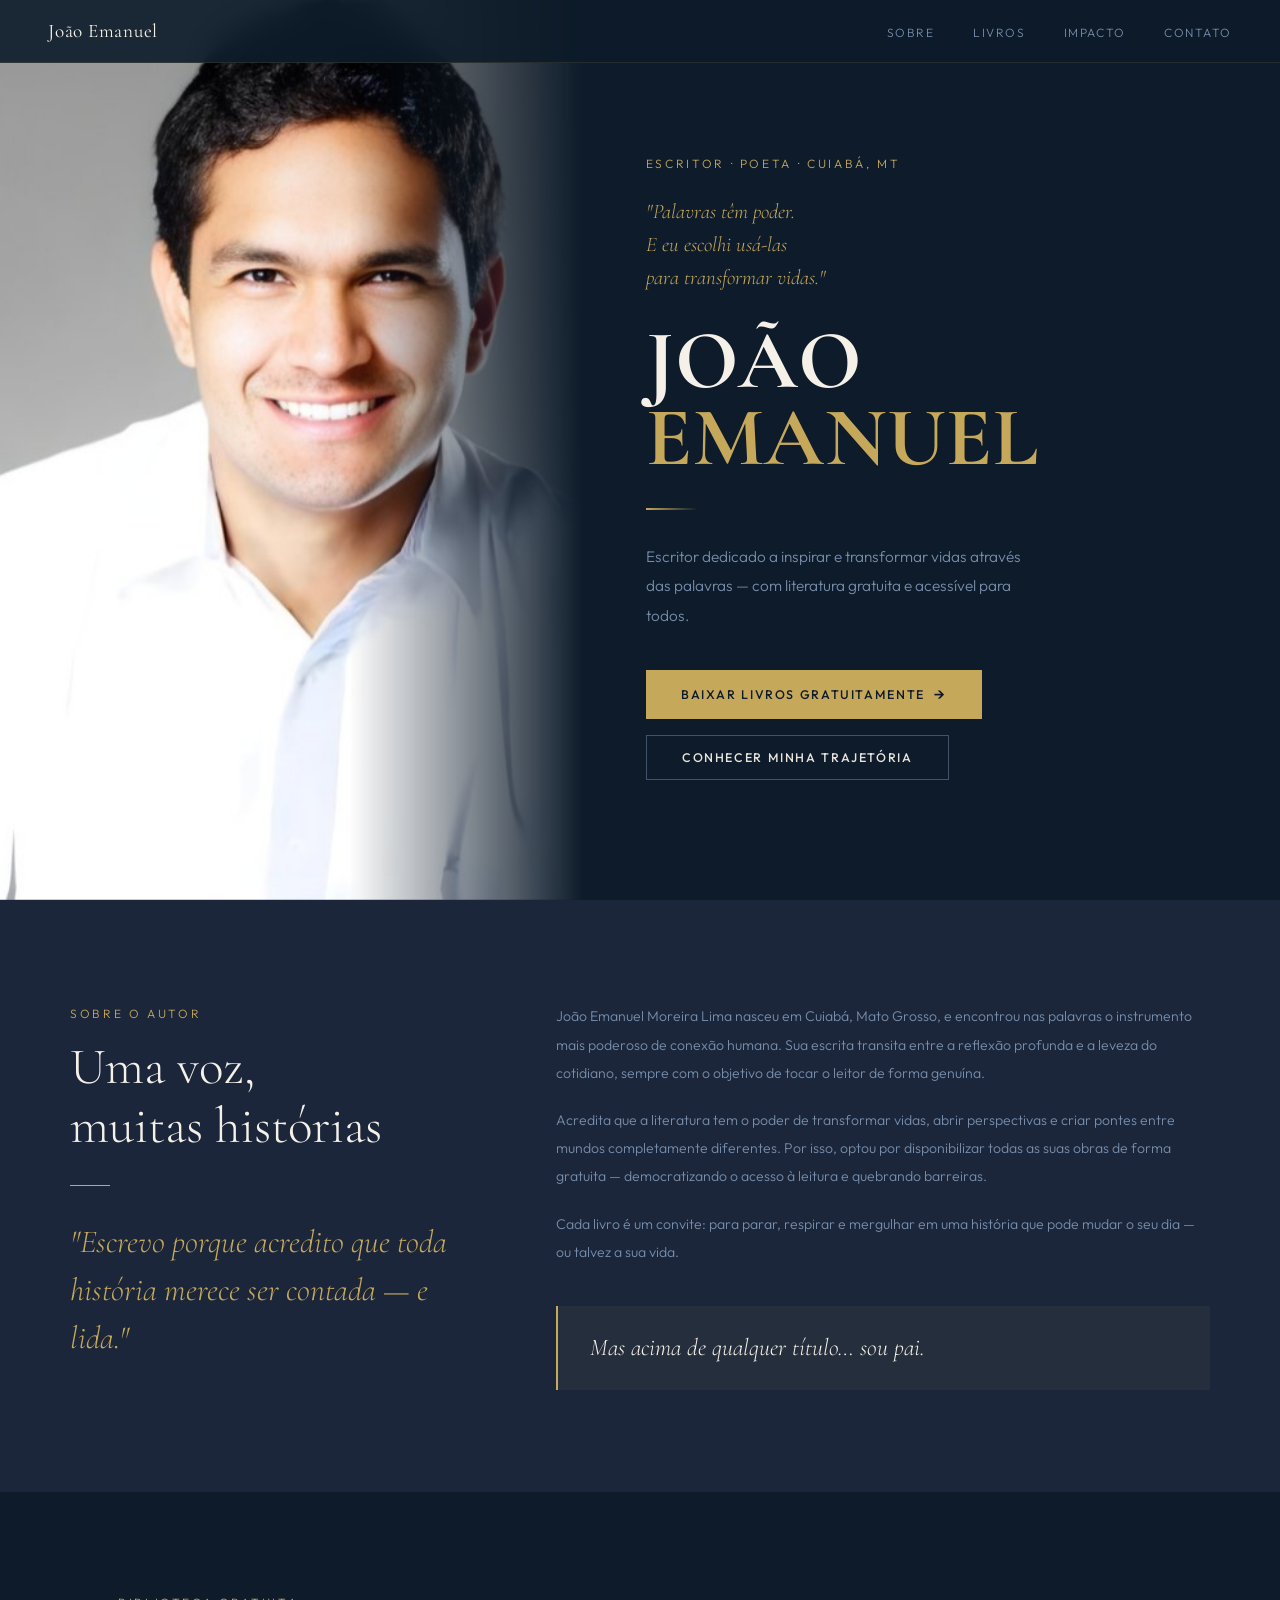
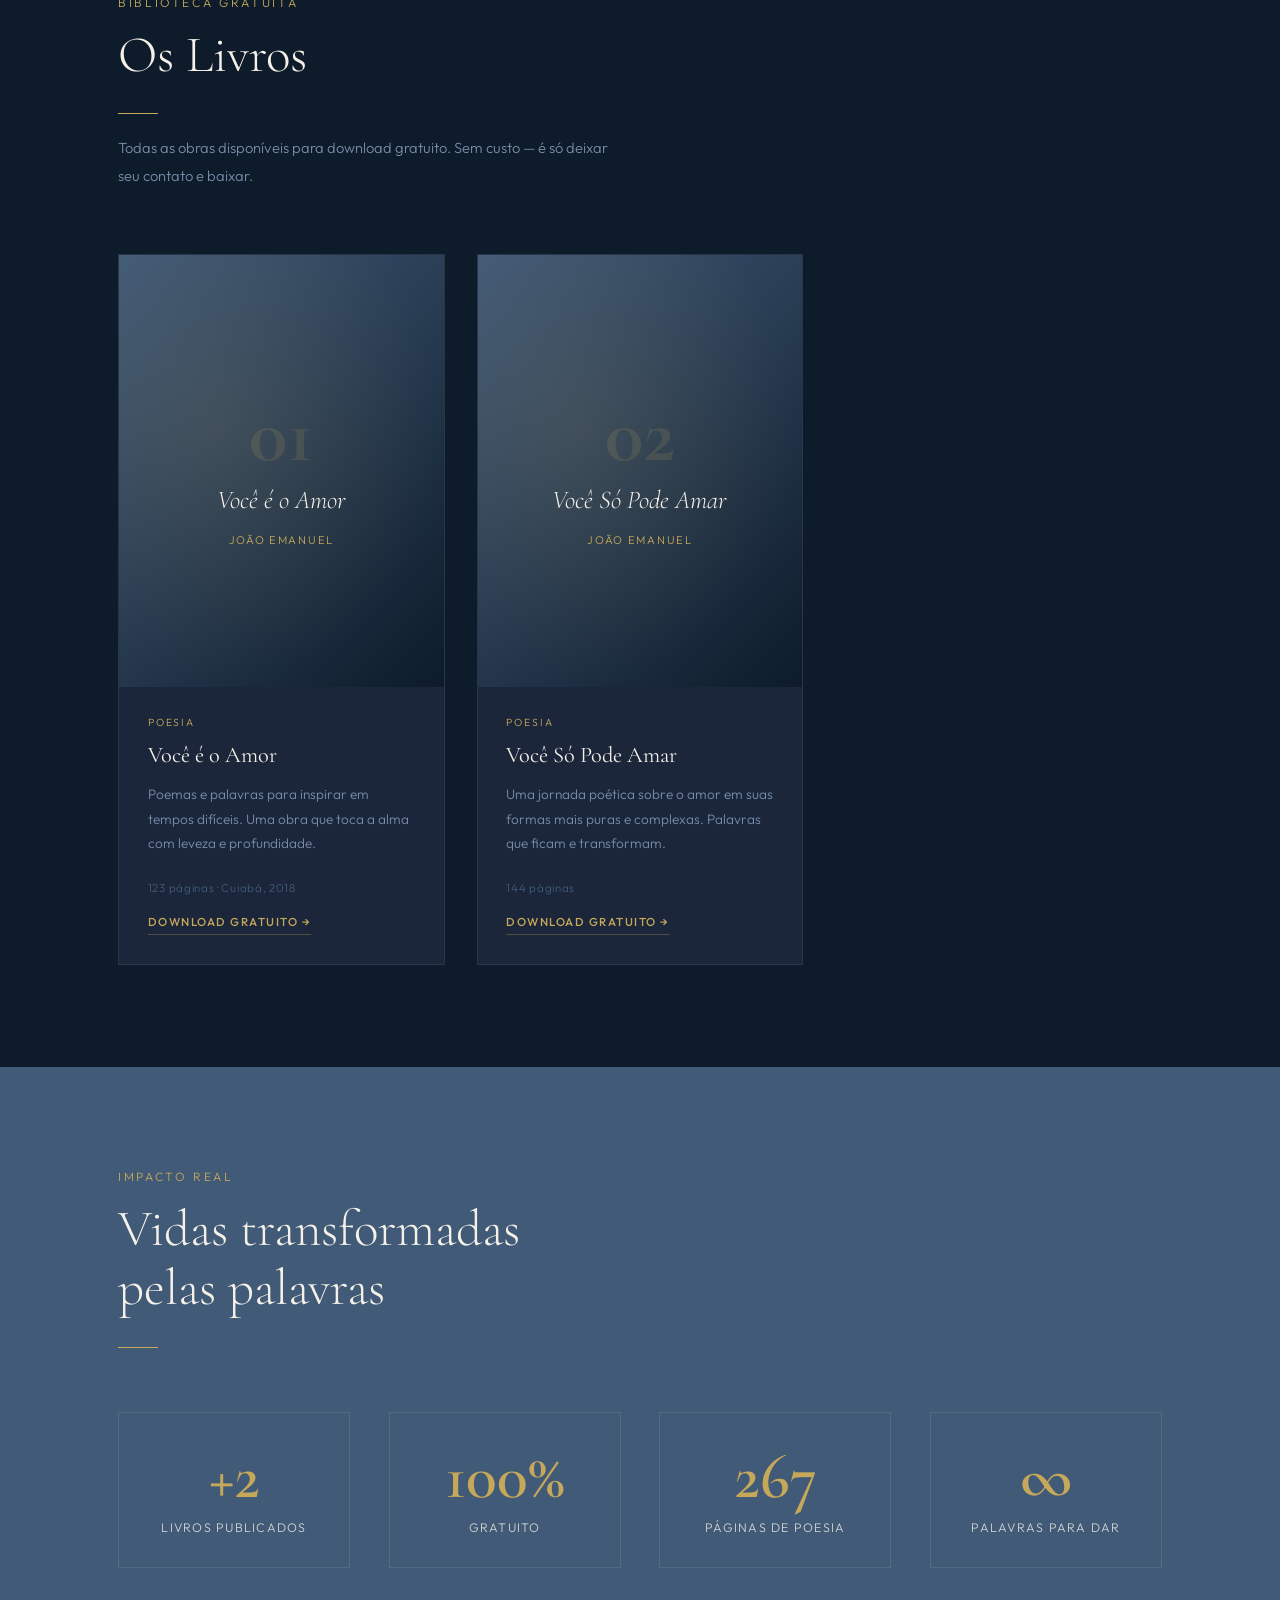
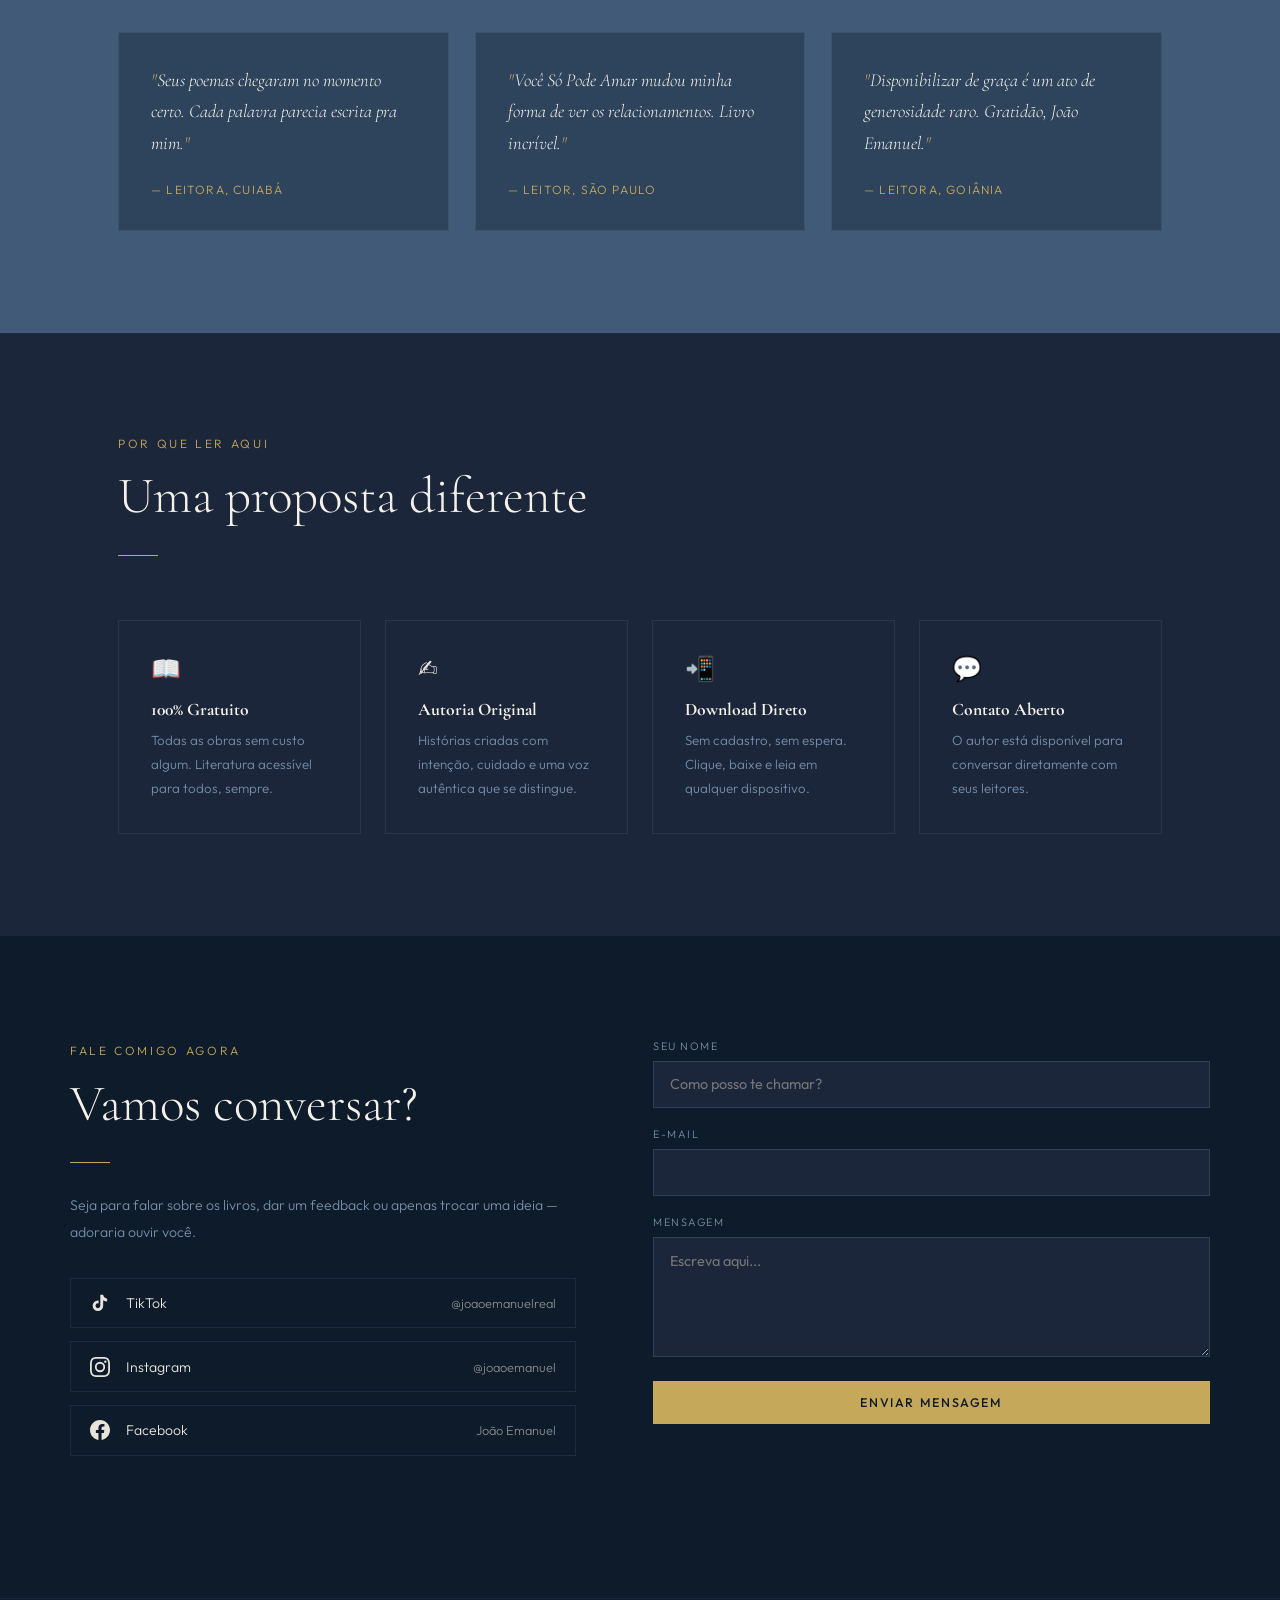
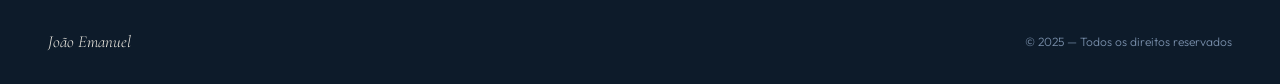
==== JOAOEMANUEL/index.html @ 4fd046eb "Adiciona GTM-5C96PR6L e modal de cadastro para download dos livros (Google Sheets)" ====
<!DOCTYPE html>
<html lang="pt-BR">
<head>
  <meta charset="UTF-8" />
  <!-- Google Tag Manager -->
  <script>(function(w,d,s,l,i){w[l]=w[l]||[];w[l].push({'gtm.start':
  new Date().getTime(),event:'gtm.js'});var f=d.getElementsByTagName(s)[0],
  j=d.createElement(s),dl=l!='dataLayer'?'&l='+l:'';j.async=true;j.src=
  'https://www.googletagmanager.com/gtm.js?id='+i+dl;f.parentNode.insertBefore(j,f);
  })(window,document,'script','dataLayer','GTM-5C96PR6L');</script>
  <!-- End Google Tag Manager -->

  <!-- Google tag (gtag.js) -->
<script async src="https://www.googletagmanager.com/gtag/js?id=G-VMKPLZ54XV"></script>
<script>
  window.dataLayer = window.dataLayer || [];
  function gtag(){dataLayer.push(arguments);}
  gtag('js', new Date());

  gtag('config', 'G-VMKPLZ54XV');
</script>

  <meta name="viewport" content="width=device-width, initial-scale=1.0" />
  <meta name="description" content="João Emanuel Moreira Lima — Escritor, poeta e voz que transforma vidas através das palavras." />
  <title>João Emanuel Moreira Lima — Autor</title>

  <link rel="preconnect" href="https://fonts.googleapis.com" />
  <link rel="preconnect" href="https://fonts.gstatic.com" crossorigin />
  <link href="https://fonts.googleapis.com/css2?family=Cormorant+Garamond:ital,wght@0,300;0,400;0,600;0,700;1,300;1,400;1,600&family=Outfit:wght@300;400;500&display=swap" rel="stylesheet" />

  <style>
    /* ═══════════════════════════════════════
       RESET & TOKENS
    ═══════════════════════════════════════ */
    *, *::before, *::after { box-sizing: border-box; margin: 0; padding: 0; }
    html { scroll-behavior: smooth; font-size: 16px; }

    :root {
      --navy:       #0d1b2a;
      --navy-mid:   #1b263b;
      --steel:      #415a77;
      --slate:      #778da9;
      --cream:      #f5f1e8;
      --off-white:  #e8e4db;
      --gold:       #c6a85b;
      --gold-lt:    #dfc07a;
      --white:      #fdfcfa;

      --ff-serif: 'Cormorant Garamond', Georgia, serif;
      --ff-sans:  'Outfit', system-ui, sans-serif;

      --ease-out: cubic-bezier(0.22, 1, 0.36, 1);

      --section-pad: clamp(4rem, 8vw, 7rem) clamp(1.5rem, 6vw, 5vw);
      --max-w: 1140px;
    }

    body {
      font-family: var(--ff-sans);
      background: var(--navy);
      color: var(--off-white);
      font-weight: 300;
      overflow-x: hidden;
      -webkit-font-smoothing: antialiased;
    }

    img { display: block; max-width: 100%; }
    a { text-decoration: none; color: inherit; }

    /* ═══════════════════════════════════════
       UTILITIES
    ═══════════════════════════════════════ */
    .container { max-width: var(--max-w); margin: 0 auto; padding: 0 clamp(1.5rem, 5vw, 3rem); }
    .label {
      font-size: clamp(.65rem, 1vw, .75rem); letter-spacing: .22em;
      text-transform: uppercase; color: var(--gold);
    }
    .gold { color: var(--gold); }
    .reveal {
      opacity: 0; transform: translateY(24px);
      transition: opacity .65s var(--ease-out), transform .65s var(--ease-out);
    }
    .reveal.visible { opacity: 1; transform: none; }

    /* ═══════════════════════════════════════
       NAV
    ═══════════════════════════════════════ */
    .nav {
      position: fixed; top: 0; left: 0; right: 0; z-index: 100;
      display: flex; align-items: center; justify-content: space-between;
      padding: 1.2rem clamp(1.5rem, 5vw, 3rem);
      background: rgba(13,27,42,.9);
      backdrop-filter: blur(14px);
      border-bottom: 1px solid rgba(198,168,91,.12);
      transition: box-shadow .3s;
    }
    .nav.scrolled { box-shadow: 0 4px 30px rgba(0,0,0,.3); }
    .nav-logo {
      font-family: var(--ff-serif);
      font-size: clamp(1rem, 2vw, 1.2rem);
      font-weight: 400; color: var(--cream);
      letter-spacing: .04em;
    }
    .nav-links { display: flex; gap: clamp(1.2rem, 3vw, 2.5rem); list-style: none; }
    .nav-links a {
      font-size: .75rem; letter-spacing: .13em; text-transform: uppercase;
      color: var(--slate); transition: color .2s;
    }
    .nav-links a:hover { color: var(--gold); }

    .hamburger {
      display: none; flex-direction: column; gap: 5px;
      background: none; border: none; cursor: pointer; padding: 4px;
    }
    .hamburger span {
      display: block; width: 22px; height: 1.5px;
      background: var(--off-white); transition: .3s;
    }
    .hamburger.open span:nth-child(1) { transform: translateY(6.5px) rotate(45deg); }
    .hamburger.open span:nth-child(2) { opacity: 0; }
    .hamburger.open span:nth-child(3) { transform: translateY(-6.5px) rotate(-45deg); }

    .mobile-menu {
      display: none; position: fixed; inset: 0; top: 64px; z-index: 99;
      background: var(--navy-mid); padding: 2rem clamp(1.5rem, 5vw, 3rem);
      flex-direction: column; gap: 1.5rem;
    }
    .mobile-menu.open { display: flex; }
    .mobile-menu a {
      font-size: 1rem; letter-spacing: .1em; text-transform: uppercase;
      color: var(--off-white); padding-bottom: 1rem;
      border-bottom: 1px solid rgba(255,255,255,.06);
    }

    /* ═══════════════════════════════════════
       BUTTONS
    ═══════════════════════════════════════ */
    .btn {
      display: inline-flex; align-items: center; gap: .6rem;
      padding: .9rem 2.2rem; font-family: var(--ff-sans);
      font-size: .78rem; letter-spacing: .13em; text-transform: uppercase;
      font-weight: 500; transition: all .25s var(--ease-out); cursor: pointer;
      border: none;
    }
    .btn-gold {
      background: var(--gold); color: var(--navy);
    }
    .btn-gold:hover {
      background: var(--gold-lt); transform: translateY(-2px);
      box-shadow: 0 8px 24px rgba(198,168,91,.3);
    }
    .btn-outline {
      background: transparent; color: var(--off-white);
      border: 1px solid rgba(119,141,169,.5);
    }
    .btn-outline:hover {
      border-color: var(--gold); color: var(--gold); transform: translateY(-2px);
    }
    .btn-arrow::after {
      content: '→'; font-size: 1rem; transition: transform .2s;
    }
    .btn-arrow:hover::after { transform: translateX(4px); }

    /* ═══════════════════════════════════════
       HERO
    ═══════════════════════════════════════ */
    .hero {
      min-height: 100svh;
      display: grid;
      grid-template-columns: 1fr 1.2fr;
    }

    .hero-photo {
      position: relative; overflow: hidden;
      background: var(--steel);
    }
    .hero-photo img {
      width: 100%; height: 100%;
      object-fit: cover; object-position: center top;
      position: absolute; inset: 0;
      opacity: 0; animation: fadeIn .8s .3s var(--ease-out) forwards;
    }
    .hero-photo::after {
      content: ''; position: absolute; inset: 0;
      background: linear-gradient(to right, transparent 60%, var(--navy) 100%);
      z-index: 1;
    }

    .hero-content {
      display: flex; flex-direction: column; justify-content: center;
      padding: clamp(5rem, 10vh, 8rem) clamp(2rem, 5vw, 5rem) clamp(3rem, 6vh, 5rem);
      position: relative; z-index: 2;
    }

    .hero-label {
      opacity: 0; animation: fadeUp .6s .4s var(--ease-out) forwards;
      margin-bottom: 1.5rem;
    }
    .hero-impact {
      font-family: var(--ff-serif);
      font-size: clamp(1rem, 1.8vw, 1.3rem);
      font-style: italic; color: var(--gold);
      line-height: 1.6; margin-bottom: 1.8rem;
      max-width: 480px;
      opacity: 0; animation: fadeUp .6s .55s var(--ease-out) forwards;
    }
    .hero-name {
      font-family: var(--ff-serif);
      font-size: clamp(3rem, 6.5vw, 6.5rem);
      font-weight: 700; line-height: .92;
      text-transform: uppercase; letter-spacing: .01em;
      color: var(--cream);
      opacity: 0; animation: fadeUp .7s .7s var(--ease-out) forwards;
    }
    .hero-name .line2 { color: var(--gold); }
    .hero-divider {
      width: 52px; height: 2px; margin: 2rem 0;
      background: linear-gradient(to right, var(--gold), transparent);
      opacity: 0; animation: fadeUp .6s .85s var(--ease-out) forwards;
    }
    .hero-desc {
      font-size: clamp(.88rem, 1.2vw, 1rem); line-height: 1.9;
      color: var(--slate); max-width: 400px;
      opacity: 0; animation: fadeUp .6s .95s var(--ease-out) forwards;
    }
    .hero-ctas {
      margin-top: 2.5rem; display: flex; gap: 1rem; flex-wrap: wrap;
      opacity: 0; animation: fadeUp .6s 1.1s var(--ease-out) forwards;
    }

    /* ═══════════════════════════════════════
       SECTION HEADERS
    ═══════════════════════════════════════ */
    .section-header { margin-bottom: clamp(2.5rem, 5vw, 4rem); }
    .section-header .label { margin-bottom: 1rem; display: block; }
    .section-title {
      font-family: var(--ff-serif);
      font-size: clamp(2rem, 4vw, 3.5rem);
      font-weight: 300; line-height: 1.15; color: var(--cream);
    }
    .section-line {
      width: 40px; height: 1px;
      background: var(--gold); margin-top: 1.8rem;
    }

    /* ═══════════════════════════════════════
       SOBRE
    ═══════════════════════════════════════ */
    .sobre {
      padding: var(--section-pad);
      background: var(--navy-mid);
    }
    .sobre-grid {
      display: grid;
      grid-template-columns: 1fr 1.6fr;
      gap: clamp(3rem, 6vw, 6rem);
      align-items: start;
      max-width: var(--max-w); margin: 0 auto;
    }
    .sobre-sticky { position: sticky; top: 100px; }
    .sobre-quote {
      font-family: var(--ff-serif);
      font-size: clamp(1.3rem, 2.5vw, 2rem);
      font-style: italic; color: var(--gold);
      line-height: 1.5; margin-top: 2rem;
    }
    .sobre-text p {
      font-size: clamp(.88rem, 1.1vw, .98rem);
      line-height: 2; color: var(--slate);
    }
    .sobre-text p + p { margin-top: 1.2rem; }
    .sobre-highlight {
      margin-top: 2.5rem;
      padding: 1.5rem 2rem;
      border-left: 2px solid var(--gold);
      background: rgba(198,168,91,.06);
    }
    .sobre-highlight p {
      font-family: var(--ff-serif);
      font-size: clamp(1.1rem, 2vw, 1.5rem);
      font-style: italic; color: var(--cream) !important;
      line-height: 1.5;
    }

    /* ═══════════════════════════════════════
       LIVROS
    ═══════════════════════════════════════ */
    .livros {
      padding: var(--section-pad);
      background: var(--navy);
    }
    .livros-grid {
      display: grid;
      grid-template-columns: repeat(auto-fill, minmax(280px, 1fr));
      gap: clamp(1.2rem, 2.5vw, 2rem);
      max-width: var(--max-w); margin: 0 auto;
    }
    .livro-card {
      background: var(--navy-mid);
      border: 1px solid rgba(119,141,169,.15);
      overflow: hidden;
      transition: transform .35s var(--ease-out), box-shadow .35s var(--ease-out), border-color .3s;
      display: flex; flex-direction: column;
    }
    .livro-card:hover {
      transform: translateY(-6px);
      box-shadow: 0 20px 50px rgba(0,0,0,.4);
      border-color: rgba(198,168,91,.4);
    }
    .livro-cover {
      width: 100%; aspect-ratio: 3/4;
      background: linear-gradient(135deg, var(--steel) 0%, var(--navy) 100%);
      display: flex; align-items: center; justify-content: center;
      position: relative; overflow: hidden;
    }
    .livro-cover-inner {
      text-align: center; padding: 2rem;
      position: relative; z-index: 1;
    }
    .livro-cover-inner .cover-num {
      font-family: var(--ff-serif);
      font-size: 5rem; font-weight: 700;
      color: rgba(198,168,91,.15); line-height: 1;
    }
    .livro-cover-inner .cover-title {
      font-family: var(--ff-serif);
      font-size: clamp(1.3rem, 2vw, 1.6rem);
      font-style: italic; color: var(--cream);
      line-height: 1.3; margin-top: .5rem;
    }
    .livro-cover-inner .cover-author {
      font-size: .7rem; letter-spacing: .15em; text-transform: uppercase;
      color: var(--gold); margin-top: 1rem;
    }
    .livro-cover::before {
      content: ''; position: absolute; inset: 0;
      background: radial-gradient(ellipse at 30% 40%, rgba(198,168,91,.12), transparent 70%);
    }
    .livro-body { padding: 1.8rem; flex: 1; display: flex; flex-direction: column; }
    .livro-genero {
      font-size: .65rem; letter-spacing: .18em; text-transform: uppercase;
      color: var(--gold); margin-bottom: .7rem; display: block;
    }
    .livro-titulo {
      font-family: var(--ff-serif);
      font-size: clamp(1.2rem, 2vw, 1.4rem);
      font-weight: 400; color: var(--cream); line-height: 1.3;
      margin-bottom: .8rem;
    }
    .livro-desc {
      font-size: .85rem; line-height: 1.8; color: var(--slate);
      flex: 1; margin-bottom: 1.5rem;
    }
    .livro-meta {
      font-size: .72rem; color: var(--steel); letter-spacing: .06em;
      margin-bottom: 1.2rem;
    }
    .livro-btn {
      display: inline-flex; align-items: center; gap: .5rem;
      font-size: .72rem; letter-spacing: .13em; text-transform: uppercase;
      color: var(--gold); font-weight: 500;
      border-bottom: 1px solid rgba(198,168,91,.3);
      padding-bottom: .3rem; align-self: flex-start;
      transition: gap .2s, border-color .2s;
    }
    .livro-btn:hover { gap: .9rem; border-color: var(--gold); }

    /* ═══════════════════════════════════════
       MODAL DE DOWNLOAD
    ═══════════════════════════════════════ */
    button.livro-btn { background: none; border-top: 0; border-left: 0; border-right: 0; cursor: pointer; font-family: var(--ff-sans); }
    .modal-overlay {
      position: fixed; inset: 0; z-index: 9999;
      background: rgba(13,27,42,.82); backdrop-filter: blur(4px);
      display: none; align-items: center; justify-content: center; padding: 1.25rem;
    }
    .modal-overlay.open { display: flex; }
    .modal-box {
      position: relative; width: 100%; max-width: 440px;
      background: var(--navy-mid); border: 1px solid rgba(198,168,91,.35);
      padding: 2.2rem 1.8rem 1.8rem; color: var(--off-white);
      max-height: calc(100vh - 2.5rem); overflow-y: auto;
    }
    .modal-close {
      position: absolute; top: .6rem; right: .8rem; background: none; border: 0;
      color: var(--slate); font-size: 1.6rem; line-height: 1; cursor: pointer;
    }
    .modal-close:hover { color: var(--gold); }
    .modal-box .label { display: block; margin-bottom: .6rem; }
    .modal-titulo { font-family: var(--ff-serif); font-size: 1.6rem; font-weight: 400; color: var(--cream); line-height: 1.25; margin-bottom: .5rem; }
    .modal-sub { font-size: .85rem; color: var(--slate); line-height: 1.7; margin-bottom: 1.4rem; }
    .modal-box .form-group { margin-bottom: 1rem; }
    .modal-box label { display: block; font-size: .72rem; letter-spacing: .12em; text-transform: uppercase; color: var(--slate); margin-bottom: .4rem; }
    .modal-box input {
      width: 100%; padding: .8rem .9rem; background: rgba(255,255,255,.04);
      border: 1px solid rgba(119,141,169,.35); color: var(--cream);
      font-family: var(--ff-sans); font-size: .95rem; outline: none;
    }
    .modal-box input:focus { border-color: var(--gold); }
    .modal-lgpd { font-size: .72rem; color: var(--steel); line-height: 1.6; margin: .4rem 0 1.2rem; }
    .modal-erro { font-size: .8rem; color: #e8a0a0; margin-top: .8rem; display: none; }

    /* ═══════════════════════════════════════
       PROVA SOCIAL
    ═══════════════════════════════════════ */
    .social-proof {
      padding: var(--section-pad);
      background: var(--steel);
    }
    .numbers-grid {
      display: grid;
      grid-template-columns: repeat(auto-fit, minmax(160px, 1fr));
      gap: clamp(1.5rem, 3vw, 2.5rem);
      max-width: var(--max-w); margin: 0 auto 4rem;
    }
    .number-card {
      text-align: center; padding: 2rem 1rem;
      border: 1px solid rgba(245,241,232,.1);
      transition: border-color .3s, background .3s;
    }
    .number-card:hover {
      border-color: var(--gold); background: rgba(13,27,42,.2);
    }
    .number-val {
      font-family: var(--ff-serif);
      font-size: clamp(2.5rem, 5vw, 4rem);
      font-weight: 600; color: var(--gold); line-height: 1;
    }
    .number-label {
      font-size: .78rem; letter-spacing: .1em; text-transform: uppercase;
      color: var(--cream); margin-top: .7rem; opacity: .8;
    }
    .testimonials-grid {
      display: grid;
      grid-template-columns: repeat(auto-fill, minmax(280px, 1fr));
      gap: clamp(1.2rem, 2vw, 1.8rem);
      max-width: var(--max-w); margin: 0 auto;
    }
    .testimonial {
      background: rgba(13,27,42,.35);
      border: 1px solid rgba(245,241,232,.08);
      padding: clamp(1.5rem, 3vw, 2rem);
      transition: border-color .3s;
    }
    .testimonial:hover { border-color: rgba(198,168,91,.3); }
    .testimonial-text {
      font-family: var(--ff-serif);
      font-size: clamp(1rem, 1.5vw, 1.15rem);
      font-style: italic; color: var(--cream);
      line-height: 1.7; margin-bottom: 1.2rem;
    }
    .testimonial-text::before { content: '"'; color: var(--gold); }
    .testimonial-text::after { content: '"'; color: var(--gold); }
    .testimonial-author {
      font-size: .75rem; letter-spacing: .1em;
      text-transform: uppercase; color: var(--gold);
    }

    /* ═══════════════════════════════════════
       DIFERENCIAIS
    ═══════════════════════════════════════ */
    .diferenciais {
      padding: var(--section-pad);
      background: var(--navy-mid);
    }
    .dif-grid {
      display: grid;
      grid-template-columns: repeat(auto-fill, minmax(220px, 1fr));
      gap: clamp(1rem, 2vw, 1.5rem);
      max-width: var(--max-w); margin: 0 auto;
    }
    .dif-card {
      padding: clamp(1.5rem, 3vw, 2rem);
      border: 1px solid rgba(119,141,169,.15);
      transition: border-color .3s, background .3s;
    }
    .dif-card:hover { border-color: var(--gold); background: rgba(198,168,91,.04); }
    .dif-icon { font-size: 1.5rem; margin-bottom: 1rem; }
    .dif-titulo {
      font-family: var(--ff-serif);
      font-size: 1.1rem; color: var(--cream); margin-bottom: .6rem;
    }
    .dif-texto { font-size: .83rem; line-height: 1.8; color: var(--slate); }

    /* ═══════════════════════════════════════
       CONTATO
    ═══════════════════════════════════════ */
    .contato {
      padding: var(--section-pad);
      background: var(--navy);
    }
    .contato-grid {
      display: grid;
      grid-template-columns: 1fr 1.1fr;
      gap: clamp(3rem, 6vw, 6rem);
      align-items: start;
      max-width: var(--max-w); margin: 0 auto;
    }
    .contato-desc {
      font-size: clamp(.88rem, 1.1vw, .98rem);
      line-height: 1.9; color: var(--slate); margin-bottom: 2rem;
    }
    .social-links { display: flex; flex-direction: column; gap: .8rem; margin-bottom: 2.5rem; }
    .social-link {
      display: flex; align-items: center; gap: 1rem;
      font-size: .88rem; color: var(--off-white);
      padding: .9rem 1.2rem;
      border: 1px solid rgba(119,141,169,.15);
      transition: border-color .25s, color .25s, background .25s;
    }
    .social-link:hover {
      border-color: var(--gold); color: var(--gold);
      background: rgba(198,168,91,.05);
    }
    .social-link svg { flex-shrink: 0; }
    .social-handle { opacity: .55; font-size: .8rem; margin-left: auto; }



    /* FORM */
    .form-group { margin-bottom: 1.2rem; }
    .form-group label {
      display: block; font-size: .68rem; letter-spacing: .14em;
      text-transform: uppercase; color: var(--slate); margin-bottom: .5rem;
    }
    .form-group input,
    .form-group textarea {
      width: 100%; padding: .85rem 1rem;
      background: var(--navy-mid); border: 1px solid rgba(65,90,119,.5);
      font-family: var(--ff-sans); font-size: .9rem;
      color: var(--cream); outline: none;
      transition: border-color .25s;
    }
    .form-group input:focus,
    .form-group textarea:focus { border-color: var(--gold); }
    .form-group textarea { height: 120px; resize: vertical; }

    /* ═══════════════════════════════════════
       FOOTER
    ═══════════════════════════════════════ */
    footer {
      background: var(--navy);
      border-top: 1px solid rgba(119,141,169,.1);
      padding: 2rem clamp(1.5rem, 5vw, 3rem);
      display: flex; justify-content: space-between; align-items: center;
      flex-wrap: wrap; gap: 1rem;
    }
    .footer-logo {
      font-family: var(--ff-serif);
      font-size: 1.05rem; color: var(--cream); font-style: italic;
    }
    footer p { font-size: .75rem; color: var(--slate); }

    /* ═══════════════════════════════════════
       ANIMATIONS
    ═══════════════════════════════════════ */
    @keyframes fadeIn {
      from { opacity: 0; } to { opacity: 1; }
    }
    @keyframes fadeUp {
      from { opacity: 0; transform: translateY(20px); }
      to   { opacity: 1; transform: none; }
    }

    /* ═══════════════════════════════════════
       RESPONSIVE
    ═══════════════════════════════════════ */
    @media (max-width: 900px) {
      .hero { grid-template-columns: 1fr; min-height: auto; }
      .hero-photo { height: 65vw; min-height: 300px; }
      .hero-photo::after { background: linear-gradient(to top, var(--navy) 0%, transparent 60%); }
      .hero-content { padding: 2.5rem clamp(1.5rem, 5vw, 3rem) 4rem; }
      .sobre-grid { grid-template-columns: 1fr; }
      .sobre-sticky { position: static; }
      .contato-grid { grid-template-columns: 1fr; }
    }

    @media (max-width: 768px) {
      .nav-links { display: none; }
      .hamburger { display: flex; }
      .numbers-grid { grid-template-columns: repeat(2, 1fr); }
    }

    @media (max-width: 480px) {
      .hero-ctas { flex-direction: column; }
      .btn { justify-content: center; text-align: center; }
      .numbers-grid { grid-template-columns: 1fr 1fr; }
    }
  </style>
</head>
<body>
  <!-- Google Tag Manager (noscript) -->
  <noscript><iframe src="https://www.googletagmanager.com/ns.html?id=GTM-5C96PR6L"
  height="0" width="0" style="display:none;visibility:hidden"></iframe></noscript>
  <!-- End Google Tag Manager (noscript) -->

  <!-- NAV -->
  <nav class="nav" id="navbar" aria-label="Navegação principal">
    <a class="nav-logo" href="#home">João Emanuel</a>
    <ul class="nav-links" role="list">
      <li><a href="#sobre">Sobre</a></li>
      <li><a href="#livros">Livros</a></li>
      <li><a href="#depoimentos">Impacto</a></li>
      <li><a href="#contato">Contato</a></li>
    </ul>
    <button class="hamburger" id="hamburger" aria-label="Abrir menu" aria-expanded="false">
      <span></span><span></span><span></span>
    </button>
  </nav>

  <nav class="mobile-menu" id="mobileMenu" aria-label="Menu mobile">
    <a href="#sobre"        onclick="closeMobile()">Sobre</a>
    <a href="#livros"       onclick="closeMobile()">Livros</a>
    <a href="#depoimentos"  onclick="closeMobile()">Impacto</a>
    <a href="#contato"      onclick="closeMobile()">Contato</a>
  </nav>

  <!-- ═══ HERO ═══ -->
  <section class="hero" id="home" aria-label="Apresentação">

    <div class="hero-photo">
      <img
        src="[data-uri]"
        alt="Foto de João Emanuel Moreira Lima, escritor e poeta"
        loading="eager"
      />
    </div>

    <div class="hero-content">
      <span class="label hero-label">Escritor · Poeta · Cuiabá, MT</span>
      <p class="hero-impact">
        "Palavras têm poder.<br>E eu escolhi usá-las<br>para transformar vidas."
      </p>
      <h1 class="hero-name">
        João<br><span class="line2">Emanuel</span>
      </h1>
      <div class="hero-divider"></div>
      <p class="hero-desc">
        Escritor dedicado a inspirar e transformar vidas através das palavras — com literatura gratuita e acessível para todos.
      </p>
      <div class="hero-ctas">
        <a class="btn btn-gold btn-arrow" href="#livros">Baixar livros gratuitamente</a>
        <a class="btn btn-outline" href="#sobre">Conhecer minha trajetória</a>
      </div>
    </div>

  </section>

  <!-- ═══ SOBRE ═══ -->
  <section class="sobre" id="sobre" aria-labelledby="sobre-titulo">
    <div class="sobre-grid">

      <div class="sobre-sticky reveal">
        <span class="label">Sobre o autor</span>
        <h2 class="section-title" id="sobre-titulo" style="margin-top:1rem;">
          Uma voz,<br>muitas histórias
        </h2>
        <div class="section-line"></div>
        <p class="sobre-quote">"Escrevo porque acredito que toda história merece ser contada — e lida."</p>
      </div>

      <div class="sobre-text">
        <p class="reveal">João Emanuel Moreira Lima nasceu em Cuiabá, Mato Grosso, e encontrou nas palavras o instrumento mais poderoso de conexão humana. Sua escrita transita entre a reflexão profunda e a leveza do cotidiano, sempre com o objetivo de tocar o leitor de forma genuína.</p>
        <p class="reveal">Acredita que a literatura tem o poder de transformar vidas, abrir perspectivas e criar pontes entre mundos completamente diferentes. Por isso, optou por disponibilizar todas as suas obras de forma gratuita — democratizando o acesso à leitura e quebrando barreiras.</p>
        <p class="reveal">Cada livro é um convite: para parar, respirar e mergulhar em uma história que pode mudar o seu dia — ou talvez a sua vida.</p>
        <div class="sobre-highlight reveal">
          <p>Mas acima de qualquer título… sou pai.</p>
        </div>
      </div>

    </div>
  </section>

  <!-- ═══ LIVROS ═══ -->
  <section class="livros" id="livros" aria-labelledby="livros-titulo">
    <div class="container">
      <div class="section-header reveal">
        <span class="label">Biblioteca gratuita</span>
        <h2 class="section-title" id="livros-titulo" style="margin-top:1rem;">Os Livros</h2>
        <div class="section-line"></div>
        <p style="color:var(--slate);font-size:.92rem;max-width:500px;line-height:1.9;margin-top:1.2rem;">
          Todas as obras disponíveis para download gratuito. Sem custo — é só deixar seu contato e baixar.
        </p>
      </div>

      <div class="livros-grid">

        <div class="livro-card reveal">
          <div class="livro-cover">
            <div class="livro-cover-inner">
              <div class="cover-num">01</div>
              <div class="cover-title">Você é o Amor</div>
              <div class="cover-author">João Emanuel</div>
            </div>
          </div>
          <div class="livro-body">
            <span class="livro-genero">Poesia</span>
            <h3 class="livro-titulo">Você é o Amor</h3>
            <p class="livro-desc">Poemas e palavras para inspirar em tempos difíceis. Uma obra que toca a alma com leveza e profundidade.</p>
            <p class="livro-meta">123 páginas · Cuiabá, 2018</p>
            <button type="button" class="livro-btn" data-livro="Você é o Amor" data-aba="você é o amor" data-pdf="/livros/voce-e-o-amor.pdf">
              Download gratuito →
            </button>
          </div>
        </div>

        <div class="livro-card reveal">
          <div class="livro-cover">
            <div class="livro-cover-inner">
              <div class="cover-num">02</div>
              <div class="cover-title">Você Só Pode Amar</div>
              <div class="cover-author">João Emanuel</div>
            </div>
          </div>
          <div class="livro-body">
            <span class="livro-genero">Poesia</span>
            <h3 class="livro-titulo">Você Só Pode Amar</h3>
            <p class="livro-desc">Uma jornada poética sobre o amor em suas formas mais puras e complexas. Palavras que ficam e transformam.</p>
            <p class="livro-meta">144 páginas</p>
            <button type="button" class="livro-btn" data-livro="Você Só Pode Amar" data-aba="você só pode amar" data-pdf="/livros/voce-so-pode-amar.pdf">
              Download gratuito →
            </button>
          </div>
        </div>
      </div>
    </div>
  </section>

  <!-- ═══ PROVA SOCIAL ═══ -->
  <section class="social-proof" id="depoimentos" aria-labelledby="impacto-titulo">
    <div class="container">
      <div class="section-header reveal">
        <span class="label">Impacto real</span>
        <h2 class="section-title" id="impacto-titulo" style="margin-top:1rem;">Vidas transformadas<br>pelas palavras</h2>
        <div class="section-line"></div>
      </div>

      <div class="numbers-grid">
        <div class="number-card reveal">
          <div class="number-val">+2</div>
          <div class="number-label">Livros publicados</div>
        </div>
        <div class="number-card reveal">
          <div class="number-val">100%</div>
          <div class="number-label">Gratuito</div>
        </div>
        <div class="number-card reveal">
          <div class="number-val">267</div>
          <div class="number-label">Páginas de poesia</div>
        </div>
        <div class="number-card reveal">
          <div class="number-val">∞</div>
          <div class="number-label">Palavras para dar</div>
        </div>
      </div>

      <div class="testimonials-grid" style="margin-top:clamp(2rem,4vw,3.5rem);">
        <div class="testimonial reveal">
          <p class="testimonial-text">Seus poemas chegaram no momento certo. Cada palavra parecia escrita pra mim.</p>
          <span class="testimonial-author">— Leitora, Cuiabá</span>
        </div>
        <div class="testimonial reveal">
          <p class="testimonial-text">Você Só Pode Amar mudou minha forma de ver os relacionamentos. Livro incrível.</p>
          <span class="testimonial-author">— Leitor, São Paulo</span>
        </div>
        <div class="testimonial reveal">
          <p class="testimonial-text">Disponibilizar de graça é um ato de generosidade raro. Gratidão, João Emanuel.</p>
          <span class="testimonial-author">— Leitora, Goiânia</span>
        </div>
      </div>
    </div>
  </section>

  <!-- ═══ DIFERENCIAIS ═══ -->
  <section class="diferenciais" aria-labelledby="dif-titulo">
    <div class="container">
      <div class="section-header reveal">
        <span class="label">Por que ler aqui</span>
        <h2 class="section-title" id="dif-titulo" style="margin-top:1rem;">Uma proposta diferente</h2>
        <div class="section-line"></div>
      </div>
      <div class="dif-grid">
        <div class="dif-card reveal">
          <div class="dif-icon">📖</div>
          <h3 class="dif-titulo">100% Gratuito</h3>
          <p class="dif-texto">Todas as obras sem custo algum. Literatura acessível para todos, sempre.</p>
        </div>
        <div class="dif-card reveal">
          <div class="dif-icon">✍️</div>
          <h3 class="dif-titulo">Autoria Original</h3>
          <p class="dif-texto">Histórias criadas com intenção, cuidado e uma voz autêntica que se distingue.</p>
        </div>
        <div class="dif-card reveal">
          <div class="dif-icon">📲</div>
          <h3 class="dif-titulo">Download Direto</h3>
          <p class="dif-texto">Sem cadastro, sem espera. Clique, baixe e leia em qualquer dispositivo.</p>
        </div>
        <div class="dif-card reveal">
          <div class="dif-icon">💬</div>
          <h3 class="dif-titulo">Contato Aberto</h3>
          <p class="dif-texto">O autor está disponível para conversar diretamente com seus leitores.</p>
        </div>
      </div>
    </div>
  </section>

  <!-- ═══ CONTATO ═══ -->
  <section class="contato" id="contato" aria-labelledby="contato-titulo">
    <div class="contato-grid">

      <div class="reveal">
        <span class="label">Fale comigo agora</span>
        <h2 class="section-title" id="contato-titulo" style="margin-top:1rem;">Vamos conversar?</h2>
        <div class="section-line"></div>
        <p class="contato-desc" style="margin-top:1.8rem;">
          Seja para falar sobre os livros, dar um feedback ou apenas trocar uma ideia — adoraria ouvir você.
        </p>

        <div class="social-links">
          <a class="social-link" href="https://www.tiktok.com/@joaoemanuelreal" target="_blank" rel="noopener" aria-label="TikTok de João Emanuel">
            <svg width="20" height="20" viewBox="0 0 24 24" fill="currentColor" aria-hidden="true"><path d="M19.59 6.69a4.83 4.83 0 01-3.77-4.25V2h-3.45v13.67a2.89 2.89 0 01-2.88 2.5 2.89 2.89 0 01-2.89-2.89 2.89 2.89 0 012.89-2.89c.28 0 .54.04.79.1V9.01a6.32 6.32 0 00-.79-.05 6.34 6.34 0 00-6.34 6.34 6.34 6.34 0 006.34 6.34 6.34 6.34 0 006.33-6.34V8.69a8.18 8.18 0 004.78 1.52V6.75a4.85 4.85 0 01-1.01-.06z"/></svg>
            TikTok
            <span class="social-handle">@joaoemanuelreal</span>
          </a>
          <a class="social-link" href="https://www.instagram.com/joaoemanuel" target="_blank" rel="noopener" aria-label="Instagram de João Emanuel">
            <svg width="20" height="20" viewBox="0 0 24 24" fill="currentColor" aria-hidden="true"><path d="M12 2.163c3.204 0 3.584.012 4.85.07 3.252.148 4.771 1.691 4.919 4.919.058 1.265.069 1.645.069 4.849 0 3.205-.012 3.584-.069 4.849-.149 3.225-1.664 4.771-4.919 4.919-1.266.058-1.644.07-4.85.07-3.204 0-3.584-.012-4.849-.07-3.26-.149-4.771-1.699-4.919-4.92-.058-1.265-.07-1.644-.07-4.849 0-3.204.013-3.583.07-4.849.149-3.227 1.664-4.771 4.919-4.919 1.266-.057 1.645-.069 4.849-.069zM12 0C8.741 0 8.333.014 7.053.072 2.695.272.273 2.69.073 7.052.014 8.333 0 8.741 0 12c0 3.259.014 3.668.072 4.948.2 4.358 2.618 6.78 6.98 6.98C8.333 23.986 8.741 24 12 24c3.259 0 3.668-.014 4.948-.072 4.354-.2 6.782-2.618 6.979-6.98.059-1.28.073-1.689.073-4.948 0-3.259-.014-3.667-.072-4.947-.196-4.354-2.617-6.78-6.979-6.98C15.668.014 15.259 0 12 0zm0 5.838a6.162 6.162 0 100 12.324 6.162 6.162 0 000-12.324zM12 16a4 4 0 110-8 4 4 0 010 8zm6.406-11.845a1.44 1.44 0 100 2.881 1.44 1.44 0 000-2.881z"/></svg>
            Instagram
            <span class="social-handle">@joaoemanuel</span>
          </a>
          <a class="social-link" href="https://www.facebook.com/joaoemanuel.moreiralima.7?locale=pt_BR" target="_blank" rel="noopener" aria-label="Facebook de João Emanuel">
            <svg width="20" height="20" viewBox="0 0 24 24" fill="currentColor" aria-hidden="true"><path d="M24 12.073C24 5.404 18.627 0 12 0S0 5.404 0 12.073C0 18.1 4.388 23.094 10.125 24v-8.437H7.078v-3.49h3.047V9.41c0-3.025 1.792-4.697 4.533-4.697 1.312 0 2.686.236 2.686.236v2.97h-1.513c-1.491 0-1.956.93-1.956 1.886v2.268h3.328l-.532 3.49h-2.796V24C19.612 23.094 24 18.1 24 12.073z"/></svg>
            Facebook
            <span class="social-handle">João Emanuel</span>
          </a>
        </div>


      </div>

      <form class="reveal" onsubmit="enviarForm(event)" aria-label="Formulário de contato">
        <div class="form-group">
          <label for="nome">Seu nome</label>
          <input type="text" id="nome" name="nome" placeholder="Como posso te chamar?" required autocomplete="name" />
        </div>
        <div class="form-group">
          <label for="email">E-mail</label>
          <input type="email" id="email" name="email" placeholder="" autocomplete="email" />
        </div>
        <div class="form-group">
          <label for="mensagem">Mensagem</label>
          <textarea id="mensagem" name="mensagem" placeholder="Escreva aqui..." required></textarea>
        </div>
        <button type="submit" class="btn btn-gold" style="width:100%;justify-content:center;">
          Enviar mensagem
        </button>
      </form>

    </div>
  </section>

  <!-- ═══ MODAL DOWNLOAD ═══ -->
  <div class="modal-overlay" id="modalLivro" role="dialog" aria-modal="true" aria-labelledby="modalTitulo" aria-hidden="true">
    <div class="modal-box">
      <button type="button" class="modal-close" id="modalFechar" aria-label="Fechar">&times;</button>
      <span class="label">Download gratuito</span>
      <h3 class="modal-titulo" id="modalTitulo">Receba seu livro</h3>
      <p class="modal-sub">Preencha seus dados e o download começa em seguida.</p>
      <form id="formLivro" novalidate>
        <div class="form-group">
          <label for="lead-nome">Nome</label>
          <input type="text" id="lead-nome" name="nome" required autocomplete="name" placeholder="Seu nome" />
        </div>
        <div class="form-group">
          <label for="lead-whats">WhatsApp com DDD</label>
          <input type="tel" id="lead-whats" name="whatsapp" required autocomplete="tel" inputmode="tel" placeholder="(DDD) 00000-0000" maxlength="16" />
        </div>
        <div class="form-group">
          <label for="lead-email">E-mail</label>
          <input type="email" id="lead-email" name="email" required autocomplete="email" placeholder="seu@email.com" />
        </div>
        <p class="modal-lgpd">Ao continuar, você concorda em receber conteúdos de João Emanuel. Seus dados não serão compartilhados.</p>
        <button type="submit" class="btn btn-gold" style="width:100%;justify-content:center;">Baixar agora</button>
        <p class="modal-erro" id="modalErro">Preencha nome, WhatsApp com DDD e e-mail válidos.</p>
      </form>
    </div>
  </div>

  <!-- FOOTER -->
  <footer>
    <span class="footer-logo">João Emanuel</span>
    <p>© 2025 — Todos os direitos reservados</p>
  </footer>

  <script>
    // Nav scroll
    const nav = document.getElementById('navbar');
    window.addEventListener('scroll', () => nav.classList.toggle('scrolled', scrollY > 40), { passive: true });

    // Hamburger
    const ham = document.getElementById('hamburger');
    const mob = document.getElementById('mobileMenu');
    ham.addEventListener('click', () => {
      const open = mob.classList.toggle('open');
      ham.classList.toggle('open', open);
      ham.setAttribute('aria-expanded', open);
    });
    function closeMobile() {
      mob.classList.remove('open');
      ham.classList.remove('open');
      ham.setAttribute('aria-expanded', 'false');
    }

    // Reveal on scroll
    const io = new IntersectionObserver((entries) => {
      entries.forEach((e, i) => {
        if (e.isIntersecting) {
          setTimeout(() => e.target.classList.add('visible'), i * 60);
          io.unobserve(e.target);
        }
      });
    }, { threshold: 0.1 });
    document.querySelectorAll('.reveal').forEach(el => io.observe(el));

    // ═══ Envio para Google Sheets (Apps Script) ═══
    const SHEETS_URL = 'https://script.google.com/macros/s/AKfycbwRQWQ95VzSPKElErf8xGx1hjgJhk07tbxn5BgPTx-Lq7i9X4008N_ulYMKnz2ttls/exec'; // termina em /exec
    const ABA_CONTATO = 'Form Cadastro Site';

    function getUTMs() {
      const p = new URLSearchParams(location.search);
      const out = {};
      ['utm_source','utm_medium','utm_campaign','utm_content','utm_term'].forEach(k => {
        const v = p.get(k) || sessionStorage.getItem(k) || '';
        if (p.get(k)) { try { sessionStorage.setItem(k, v); } catch(e){} }
        out[k] = v;
      });
      return out;
    }
    getUTMs(); // guarda as UTMs da entrada

    function enviarParaPlanilha(dados) {
      const body = new URLSearchParams({ ...dados, ...getUTMs(), pagina: location.href });
      // no-cors: o Apps Script recebe normalmente; a resposta não é lida
      const envio = fetch(SHEETS_URL, { method: 'POST', mode: 'no-cors', body, keepalive: true }).catch(() => {});
      const limite = new Promise(r => setTimeout(r, 2500)); // não trava o usuário
      return Promise.race([envio, limite]);
    }

    // ═══ Modal de download ═══
    const modal = document.getElementById('modalLivro');
    const formLivro = document.getElementById('formLivro');
    const erroLivro = document.getElementById('modalErro');
    let livroAtual = null;

    function abrirModal(btn) {
      livroAtual = { nome: btn.dataset.livro, aba: btn.dataset.aba, pdf: btn.dataset.pdf };
      document.getElementById('modalTitulo').textContent = 'Receba “' + livroAtual.nome + '”';
      erroLivro.style.display = 'none';
      modal.classList.add('open');
      modal.setAttribute('aria-hidden', 'false');
      document.body.style.overflow = 'hidden';
      setTimeout(() => document.getElementById('lead-nome').focus(), 50);
      window.dataLayer.push({ event: 'abrir_modal_livro', livro: livroAtual.nome });
    }
    function fecharModal() {
      modal.classList.remove('open');
      modal.setAttribute('aria-hidden', 'true');
      document.body.style.overflow = '';
    }
    document.querySelectorAll('.livro-btn[data-pdf]').forEach(b => b.addEventListener('click', () => abrirModal(b)));
    document.getElementById('modalFechar').addEventListener('click', fecharModal);
    modal.addEventListener('click', e => { if (e.target === modal) fecharModal(); });
    document.addEventListener('keydown', e => { if (e.key === 'Escape' && modal.classList.contains('open')) fecharModal(); });

    formLivro.addEventListener('submit', async (e) => {
      e.preventDefault();
      const nome = formLivro.nome.value.trim();
      const email = formLivro.email.value.trim();
      const whatsapp = formLivro.whatsapp.value.replace(/\D/g, '');
      const emailOk = /^[^\s@]+@[^\s@]+\.[^\s@]+$/.test(email);
      if (!nome || !emailOk || whatsapp.length < 10) { erroLivro.style.display = 'block'; return; }
      erroLivro.style.display = 'none';

      const btn = formLivro.querySelector('button[type="submit"]');
      btn.disabled = true; btn.textContent = 'Preparando seu livro...';

      window.dataLayer.push({ event: 'lead_livro', livro: livroAtual.nome, form_id: 'formLivro' });
      await enviarParaPlanilha({ aba: livroAtual.aba, livro: livroAtual.nome, nome, email, whatsapp });

      window.location.href = livroAtual.pdf; // redireciona para o PDF
    });

    // ═══ Formulário de contato ═══
    async function enviarForm(e) {
      e.preventDefault();
      const f = e.target;
      const btn = f.querySelector('button[type="submit"]');
      const orig = btn.textContent;
      btn.disabled = true; btn.textContent = 'Enviando...';
      window.dataLayer.push({ event: 'contato_enviado', form_id: 'contato' });
      await enviarParaPlanilha({ aba: ABA_CONTATO, nome: f.nome.value.trim(), email: f.email.value.trim(), mensagem: f.mensagem.value.trim() });
      btn.textContent = 'Mensagem enviada ✓';
      btn.style.background = 'var(--gold-lt)';
      setTimeout(() => { btn.textContent = orig; btn.style.background = ''; btn.disabled = false; f.reset(); }, 3500);
    }
  </script>
</body>
</html>
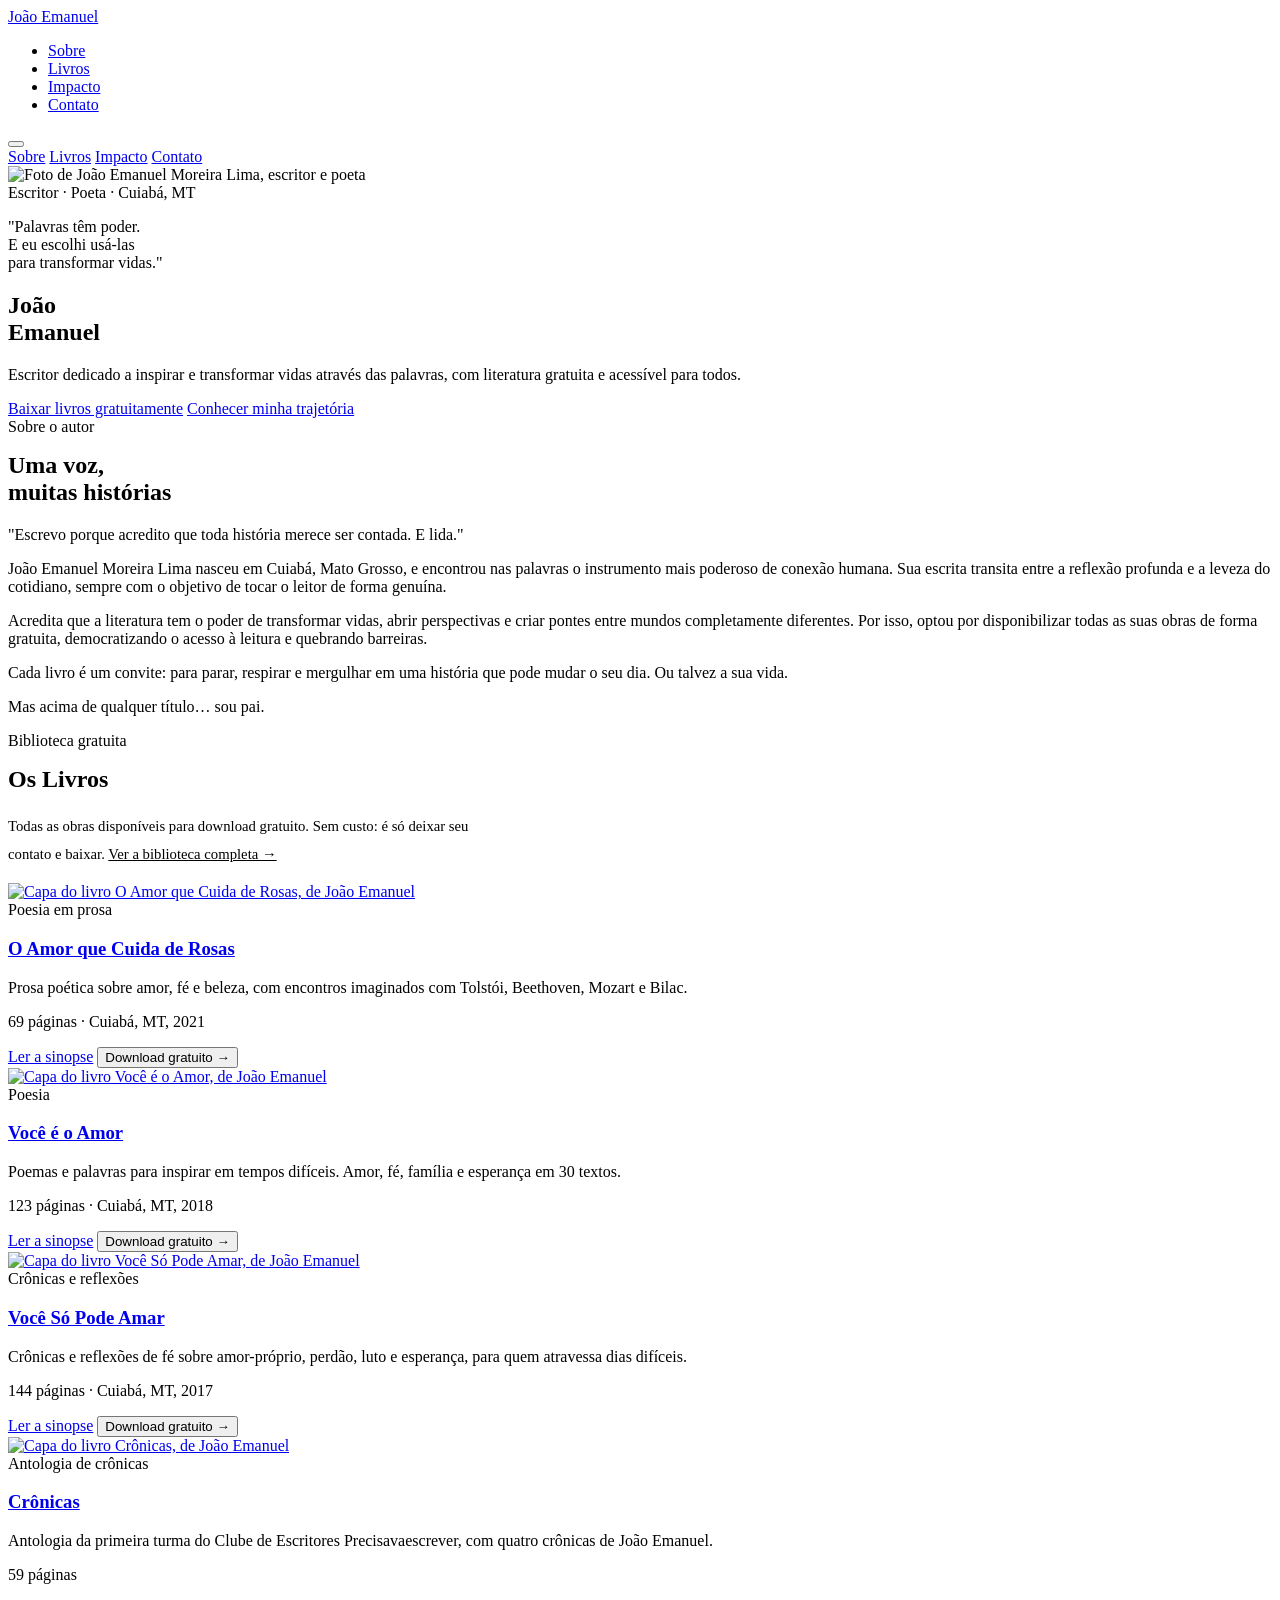
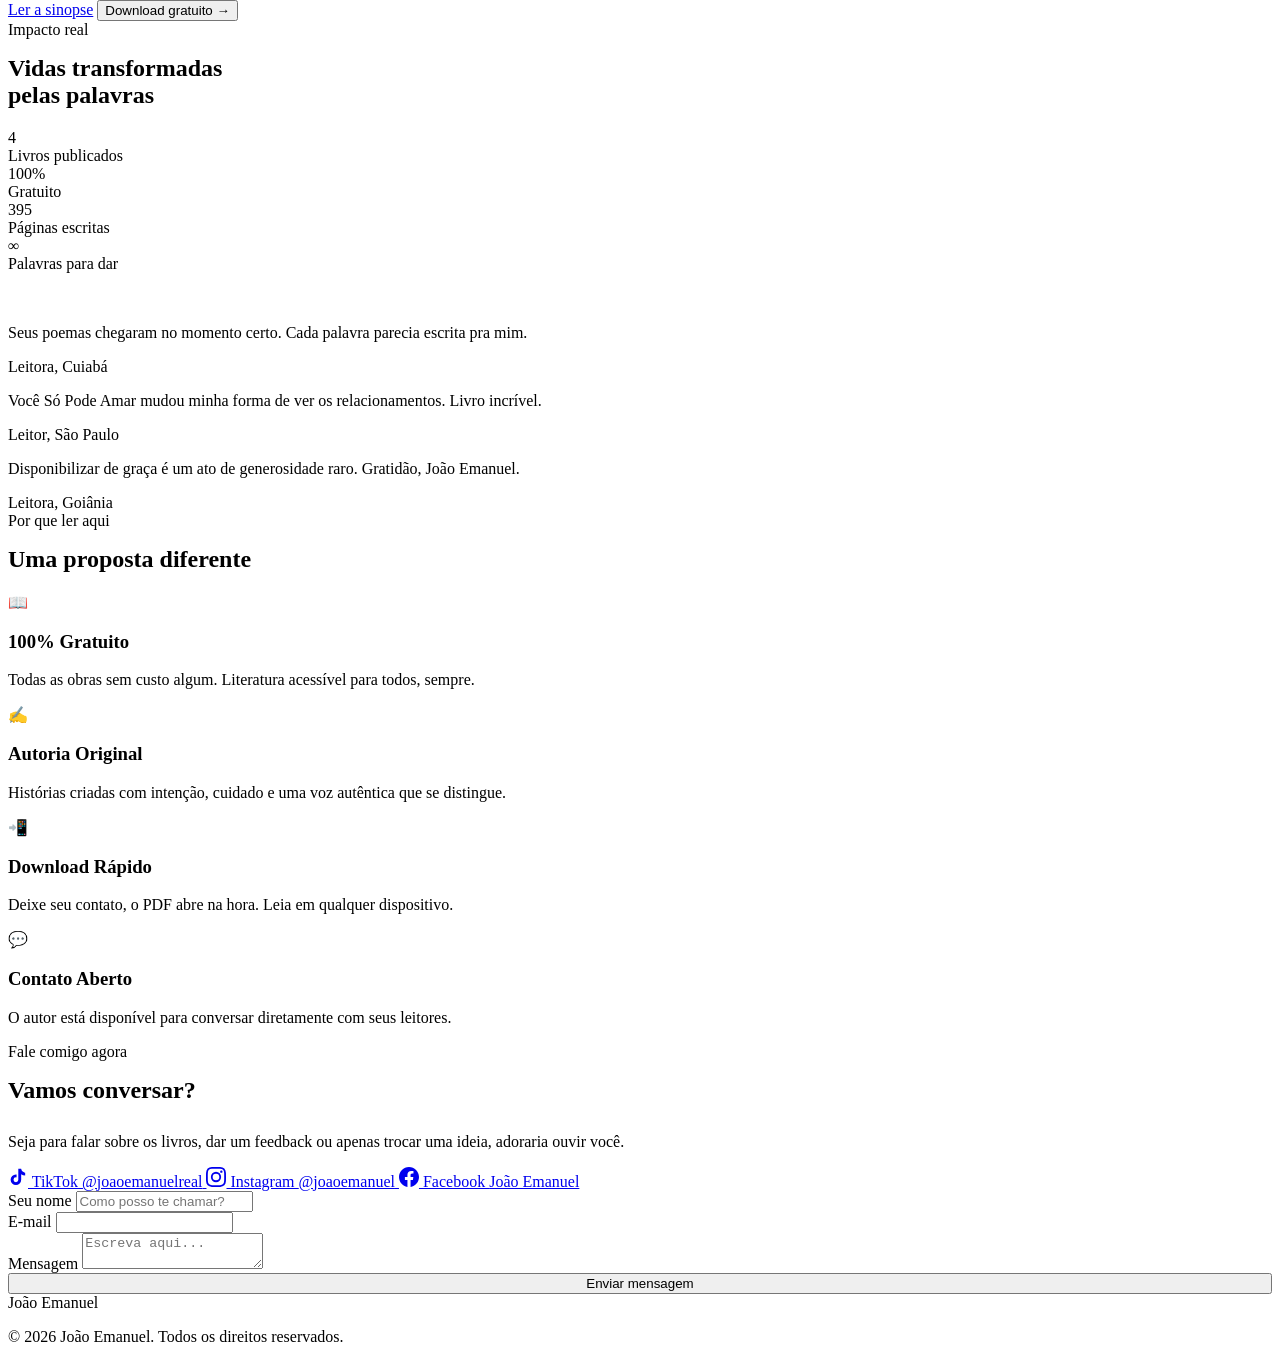
==== commit 951e026b: "Biblioteca de livros com página por livro, SEO e 2 livros novos - /livros/ com os 4 livros e uma pág" ====
--- a/JOAOEMANUEL/index.html
+++ b/JOAOEMANUEL/index.html
@@ -21,572 +21,24 @@
 </script>
 
   <meta name="viewport" content="width=device-width, initial-scale=1.0" />
-  <meta name="description" content="João Emanuel Moreira Lima — Escritor, poeta e voz que transforma vidas através das palavras." />
-  <title>João Emanuel Moreira Lima — Autor</title>
+  <meta name="description" content="João Emanuel Moreira Lima, escritor e poeta de Cuiabá. Baixe grátis seus livros de poesia e crônicas sobre amor, fé e esperança." />
+  <title>João Emanuel | Escritor e poeta, livros grátis em PDF</title>
+  <link rel="canonical" href="https://www.joaoemanuel.com.br/" />
+  <meta property="og:type" content="website" />
+  <meta property="og:locale" content="pt_BR" />
+  <meta property="og:site_name" content="João Emanuel" />
+  <meta property="og:title" content="João Emanuel | Escritor e poeta" />
+  <meta property="og:description" content="João Emanuel Moreira Lima, escritor e poeta de Cuiabá. Baixe grátis seus livros de poesia e crônicas sobre amor, fé e esperança." />
+  <meta property="og:url" content="https://www.joaoemanuel.com.br/" />
+  <meta property="og:image" content="https://www.joaoemanuel.com.br/assets/joao-emanuel.jpg" />
+  <meta name="twitter:card" content="summary_large_image" />
+  <script type="application/ld+json">{"@context": "https://schema.org", "@type": "Person", "name": "João Emanuel Moreira Lima", "alternateName": "João Emanuel", "jobTitle": "Escritor e poeta", "url": "https://www.joaoemanuel.com.br/", "image": "https://www.joaoemanuel.com.br/assets/joao-emanuel.jpg", "address": {"@type": "PostalAddress", "addressLocality": "Cuiabá", "addressRegion": "MT", "addressCountry": "BR"}, "sameAs": ["https://www.instagram.com/joaoemanuel", "https://www.tiktok.com/@joaoemanuelreal", "https://www.facebook.com/joaoemanuel.moreiralima.7"]}</script>
 
   <link rel="preconnect" href="https://fonts.googleapis.com" />
   <link rel="preconnect" href="https://fonts.gstatic.com" crossorigin />
   <link href="https://fonts.googleapis.com/css2?family=Cormorant+Garamond:ital,wght@0,300;0,400;0,600;0,700;1,300;1,400;1,600&family=Outfit:wght@300;400;500&display=swap" rel="stylesheet" />
 
-  <style>
-    /* ═══════════════════════════════════════
-       RESET & TOKENS
-    ═══════════════════════════════════════ */
-    *, *::before, *::after { box-sizing: border-box; margin: 0; padding: 0; }
-    html { scroll-behavior: smooth; font-size: 16px; }
-
-    :root {
-      --navy:       #0d1b2a;
-      --navy-mid:   #1b263b;
-      --steel:      #415a77;
-      --slate:      #778da9;
-      --cream:      #f5f1e8;
-      --off-white:  #e8e4db;
-      --gold:       #c6a85b;
-      --gold-lt:    #dfc07a;
-      --white:      #fdfcfa;
-
-      --ff-serif: 'Cormorant Garamond', Georgia, serif;
-      --ff-sans:  'Outfit', system-ui, sans-serif;
-
-      --ease-out: cubic-bezier(0.22, 1, 0.36, 1);
-
-      --section-pad: clamp(4rem, 8vw, 7rem) clamp(1.5rem, 6vw, 5vw);
-      --max-w: 1140px;
-    }
-
-    body {
-      font-family: var(--ff-sans);
-      background: var(--navy);
-      color: var(--off-white);
-      font-weight: 300;
-      overflow-x: hidden;
-      -webkit-font-smoothing: antialiased;
-    }
-
-    img { display: block; max-width: 100%; }
-    a { text-decoration: none; color: inherit; }
-
-    /* ═══════════════════════════════════════
-       UTILITIES
-    ═══════════════════════════════════════ */
-    .container { max-width: var(--max-w); margin: 0 auto; padding: 0 clamp(1.5rem, 5vw, 3rem); }
-    .label {
-      font-size: clamp(.65rem, 1vw, .75rem); letter-spacing: .22em;
-      text-transform: uppercase; color: var(--gold);
-    }
-    .gold { color: var(--gold); }
-    .reveal {
-      opacity: 0; transform: translateY(24px);
-      transition: opacity .65s var(--ease-out), transform .65s var(--ease-out);
-    }
-    .reveal.visible { opacity: 1; transform: none; }
-
-    /* ═══════════════════════════════════════
-       NAV
-    ═══════════════════════════════════════ */
-    .nav {
-      position: fixed; top: 0; left: 0; right: 0; z-index: 100;
-      display: flex; align-items: center; justify-content: space-between;
-      padding: 1.2rem clamp(1.5rem, 5vw, 3rem);
-      background: rgba(13,27,42,.9);
-      backdrop-filter: blur(14px);
-      border-bottom: 1px solid rgba(198,168,91,.12);
-      transition: box-shadow .3s;
-    }
-    .nav.scrolled { box-shadow: 0 4px 30px rgba(0,0,0,.3); }
-    .nav-logo {
-      font-family: var(--ff-serif);
-      font-size: clamp(1rem, 2vw, 1.2rem);
-      font-weight: 400; color: var(--cream);
-      letter-spacing: .04em;
-    }
-    .nav-links { display: flex; gap: clamp(1.2rem, 3vw, 2.5rem); list-style: none; }
-    .nav-links a {
-      font-size: .75rem; letter-spacing: .13em; text-transform: uppercase;
-      color: var(--slate); transition: color .2s;
-    }
-    .nav-links a:hover { color: var(--gold); }
-
-    .hamburger {
-      display: none; flex-direction: column; gap: 5px;
-      background: none; border: none; cursor: pointer; padding: 4px;
-    }
-    .hamburger span {
-      display: block; width: 22px; height: 1.5px;
-      background: var(--off-white); transition: .3s;
-    }
-    .hamburger.open span:nth-child(1) { transform: translateY(6.5px) rotate(45deg); }
-    .hamburger.open span:nth-child(2) { opacity: 0; }
-    .hamburger.open span:nth-child(3) { transform: translateY(-6.5px) rotate(-45deg); }
-
-    .mobile-menu {
-      display: none; position: fixed; inset: 0; top: 64px; z-index: 99;
-      background: var(--navy-mid); padding: 2rem clamp(1.5rem, 5vw, 3rem);
-      flex-direction: column; gap: 1.5rem;
-    }
-    .mobile-menu.open { display: flex; }
-    .mobile-menu a {
-      font-size: 1rem; letter-spacing: .1em; text-transform: uppercase;
-      color: var(--off-white); padding-bottom: 1rem;
-      border-bottom: 1px solid rgba(255,255,255,.06);
-    }
-
-    /* ═══════════════════════════════════════
-       BUTTONS
-    ═══════════════════════════════════════ */
-    .btn {
-      display: inline-flex; align-items: center; gap: .6rem;
-      padding: .9rem 2.2rem; font-family: var(--ff-sans);
-      font-size: .78rem; letter-spacing: .13em; text-transform: uppercase;
-      font-weight: 500; transition: all .25s var(--ease-out); cursor: pointer;
-      border: none;
-    }
-    .btn-gold {
-      background: var(--gold); color: var(--navy);
-    }
-    .btn-gold:hover {
-      background: var(--gold-lt); transform: translateY(-2px);
-      box-shadow: 0 8px 24px rgba(198,168,91,.3);
-    }
-    .btn-outline {
-      background: transparent; color: var(--off-white);
-      border: 1px solid rgba(119,141,169,.5);
-    }
-    .btn-outline:hover {
-      border-color: var(--gold); color: var(--gold); transform: translateY(-2px);
-    }
-    .btn-arrow::after {
-      content: '→'; font-size: 1rem; transition: transform .2s;
-    }
-    .btn-arrow:hover::after { transform: translateX(4px); }
-
-    /* ═══════════════════════════════════════
-       HERO
-    ═══════════════════════════════════════ */
-    .hero {
-      min-height: 100svh;
-      display: grid;
-      grid-template-columns: 1fr 1.2fr;
-    }
-
-    .hero-photo {
-      position: relative; overflow: hidden;
-      background: var(--steel);
-    }
-    .hero-photo img {
-      width: 100%; height: 100%;
-      object-fit: cover; object-position: center top;
-      position: absolute; inset: 0;
-      opacity: 0; animation: fadeIn .8s .3s var(--ease-out) forwards;
-    }
-    .hero-photo::after {
-      content: ''; position: absolute; inset: 0;
-      background: linear-gradient(to right, transparent 60%, var(--navy) 100%);
-      z-index: 1;
-    }
-
-    .hero-content {
-      display: flex; flex-direction: column; justify-content: center;
-      padding: clamp(5rem, 10vh, 8rem) clamp(2rem, 5vw, 5rem) clamp(3rem, 6vh, 5rem);
-      position: relative; z-index: 2;
-    }
-
-    .hero-label {
-      opacity: 0; animation: fadeUp .6s .4s var(--ease-out) forwards;
-      margin-bottom: 1.5rem;
-    }
-    .hero-impact {
-      font-family: var(--ff-serif);
-      font-size: clamp(1rem, 1.8vw, 1.3rem);
-      font-style: italic; color: var(--gold);
-      line-height: 1.6; margin-bottom: 1.8rem;
-      max-width: 480px;
-      opacity: 0; animation: fadeUp .6s .55s var(--ease-out) forwards;
-    }
-    .hero-name {
-      font-family: var(--ff-serif);
-      font-size: clamp(3rem, 6.5vw, 6.5rem);
-      font-weight: 700; line-height: .92;
-      text-transform: uppercase; letter-spacing: .01em;
-      color: var(--cream);
-      opacity: 0; animation: fadeUp .7s .7s var(--ease-out) forwards;
-    }
-    .hero-name .line2 { color: var(--gold); }
-    .hero-divider {
-      width: 52px; height: 2px; margin: 2rem 0;
-      background: linear-gradient(to right, var(--gold), transparent);
-      opacity: 0; animation: fadeUp .6s .85s var(--ease-out) forwards;
-    }
-    .hero-desc {
-      font-size: clamp(.88rem, 1.2vw, 1rem); line-height: 1.9;
-      color: var(--slate); max-width: 400px;
-      opacity: 0; animation: fadeUp .6s .95s var(--ease-out) forwards;
-    }
-    .hero-ctas {
-      margin-top: 2.5rem; display: flex; gap: 1rem; flex-wrap: wrap;
-      opacity: 0; animation: fadeUp .6s 1.1s var(--ease-out) forwards;
-    }
-
-    /* ═══════════════════════════════════════
-       SECTION HEADERS
-    ═══════════════════════════════════════ */
-    .section-header { margin-bottom: clamp(2.5rem, 5vw, 4rem); }
-    .section-header .label { margin-bottom: 1rem; display: block; }
-    .section-title {
-      font-family: var(--ff-serif);
-      font-size: clamp(2rem, 4vw, 3.5rem);
-      font-weight: 300; line-height: 1.15; color: var(--cream);
-    }
-    .section-line {
-      width: 40px; height: 1px;
-      background: var(--gold); margin-top: 1.8rem;
-    }
-
-    /* ═══════════════════════════════════════
-       SOBRE
-    ═══════════════════════════════════════ */
-    .sobre {
-      padding: var(--section-pad);
-      background: var(--navy-mid);
-    }
-    .sobre-grid {
-      display: grid;
-      grid-template-columns: 1fr 1.6fr;
-      gap: clamp(3rem, 6vw, 6rem);
-      align-items: start;
-      max-width: var(--max-w); margin: 0 auto;
-    }
-    .sobre-sticky { position: sticky; top: 100px; }
-    .sobre-quote {
-      font-family: var(--ff-serif);
-      font-size: clamp(1.3rem, 2.5vw, 2rem);
-      font-style: italic; color: var(--gold);
-      line-height: 1.5; margin-top: 2rem;
-    }
-    .sobre-text p {
-      font-size: clamp(.88rem, 1.1vw, .98rem);
-      line-height: 2; color: var(--slate);
-    }
-    .sobre-text p + p { margin-top: 1.2rem; }
-    .sobre-highlight {
-      margin-top: 2.5rem;
-      padding: 1.5rem 2rem;
-      border-left: 2px solid var(--gold);
-      background: rgba(198,168,91,.06);
-    }
-    .sobre-highlight p {
-      font-family: var(--ff-serif);
-      font-size: clamp(1.1rem, 2vw, 1.5rem);
-      font-style: italic; color: var(--cream) !important;
-      line-height: 1.5;
-    }
-
-    /* ═══════════════════════════════════════
-       LIVROS
-    ═══════════════════════════════════════ */
-    .livros {
-      padding: var(--section-pad);
-      background: var(--navy);
-    }
-    .livros-grid {
-      display: grid;
-      grid-template-columns: repeat(auto-fill, minmax(280px, 1fr));
-      gap: clamp(1.2rem, 2.5vw, 2rem);
-      max-width: var(--max-w); margin: 0 auto;
-    }
-    .livro-card {
-      background: var(--navy-mid);
-      border: 1px solid rgba(119,141,169,.15);
-      overflow: hidden;
-      transition: transform .35s var(--ease-out), box-shadow .35s var(--ease-out), border-color .3s;
-      display: flex; flex-direction: column;
-    }
-    .livro-card:hover {
-      transform: translateY(-6px);
-      box-shadow: 0 20px 50px rgba(0,0,0,.4);
-      border-color: rgba(198,168,91,.4);
-    }
-    .livro-cover {
-      width: 100%; aspect-ratio: 3/4;
-      background: linear-gradient(135deg, var(--steel) 0%, var(--navy) 100%);
-      display: flex; align-items: center; justify-content: center;
-      position: relative; overflow: hidden;
-    }
-    .livro-cover-inner {
-      text-align: center; padding: 2rem;
-      position: relative; z-index: 1;
-    }
-    .livro-cover-inner .cover-num {
-      font-family: var(--ff-serif);
-      font-size: 5rem; font-weight: 700;
-      color: rgba(198,168,91,.15); line-height: 1;
-    }
-    .livro-cover-inner .cover-title {
-      font-family: var(--ff-serif);
-      font-size: clamp(1.3rem, 2vw, 1.6rem);
-      font-style: italic; color: var(--cream);
-      line-height: 1.3; margin-top: .5rem;
-    }
-    .livro-cover-inner .cover-author {
-      font-size: .7rem; letter-spacing: .15em; text-transform: uppercase;
-      color: var(--gold); margin-top: 1rem;
-    }
-    .livro-cover::before {
-      content: ''; position: absolute; inset: 0;
-      background: radial-gradient(ellipse at 30% 40%, rgba(198,168,91,.12), transparent 70%);
-    }
-    .livro-body { padding: 1.8rem; flex: 1; display: flex; flex-direction: column; }
-    .livro-genero {
-      font-size: .65rem; letter-spacing: .18em; text-transform: uppercase;
-      color: var(--gold); margin-bottom: .7rem; display: block;
-    }
-    .livro-titulo {
-      font-family: var(--ff-serif);
-      font-size: clamp(1.2rem, 2vw, 1.4rem);
-      font-weight: 400; color: var(--cream); line-height: 1.3;
-      margin-bottom: .8rem;
-    }
-    .livro-desc {
-      font-size: .85rem; line-height: 1.8; color: var(--slate);
-      flex: 1; margin-bottom: 1.5rem;
-    }
-    .livro-meta {
-      font-size: .72rem; color: var(--steel); letter-spacing: .06em;
-      margin-bottom: 1.2rem;
-    }
-    .livro-btn {
-      display: inline-flex; align-items: center; gap: .5rem;
-      font-size: .72rem; letter-spacing: .13em; text-transform: uppercase;
-      color: var(--gold); font-weight: 500;
-      border-bottom: 1px solid rgba(198,168,91,.3);
-      padding-bottom: .3rem; align-self: flex-start;
-      transition: gap .2s, border-color .2s;
-    }
-    .livro-btn:hover { gap: .9rem; border-color: var(--gold); }
-
-    /* ═══════════════════════════════════════
-       MODAL DE DOWNLOAD
-    ═══════════════════════════════════════ */
-    button.livro-btn { background: none; border-top: 0; border-left: 0; border-right: 0; cursor: pointer; font-family: var(--ff-sans); }
-    .modal-overlay {
-      position: fixed; inset: 0; z-index: 9999;
-      background: rgba(13,27,42,.82); backdrop-filter: blur(4px);
-      display: none; align-items: center; justify-content: center; padding: 1.25rem;
-    }
-    .modal-overlay.open { display: flex; }
-    .modal-box {
-      position: relative; width: 100%; max-width: 440px;
-      background: var(--navy-mid); border: 1px solid rgba(198,168,91,.35);
-      padding: 2.2rem 1.8rem 1.8rem; color: var(--off-white);
-      max-height: calc(100vh - 2.5rem); overflow-y: auto;
-    }
-    .modal-close {
-      position: absolute; top: .6rem; right: .8rem; background: none; border: 0;
-      color: var(--slate); font-size: 1.6rem; line-height: 1; cursor: pointer;
-    }
-    .modal-close:hover { color: var(--gold); }
-    .modal-box .label { display: block; margin-bottom: .6rem; }
-    .modal-titulo { font-family: var(--ff-serif); font-size: 1.6rem; font-weight: 400; color: var(--cream); line-height: 1.25; margin-bottom: .5rem; }
-    .modal-sub { font-size: .85rem; color: var(--slate); line-height: 1.7; margin-bottom: 1.4rem; }
-    .modal-box .form-group { margin-bottom: 1rem; }
-    .modal-box label { display: block; font-size: .72rem; letter-spacing: .12em; text-transform: uppercase; color: var(--slate); margin-bottom: .4rem; }
-    .modal-box input {
-      width: 100%; padding: .8rem .9rem; background: rgba(255,255,255,.04);
-      border: 1px solid rgba(119,141,169,.35); color: var(--cream);
-      font-family: var(--ff-sans); font-size: .95rem; outline: none;
-    }
-    .modal-box input:focus { border-color: var(--gold); }
-    .modal-lgpd { font-size: .72rem; color: var(--steel); line-height: 1.6; margin: .4rem 0 1.2rem; }
-    .modal-erro { font-size: .8rem; color: #e8a0a0; margin-top: .8rem; display: none; }
-
-    /* ═══════════════════════════════════════
-       PROVA SOCIAL
-    ═══════════════════════════════════════ */
-    .social-proof {
-      padding: var(--section-pad);
-      background: var(--steel);
-    }
-    .numbers-grid {
-      display: grid;
-      grid-template-columns: repeat(auto-fit, minmax(160px, 1fr));
-      gap: clamp(1.5rem, 3vw, 2.5rem);
-      max-width: var(--max-w); margin: 0 auto 4rem;
-    }
-    .number-card {
-      text-align: center; padding: 2rem 1rem;
-      border: 1px solid rgba(245,241,232,.1);
-      transition: border-color .3s, background .3s;
-    }
-    .number-card:hover {
-      border-color: var(--gold); background: rgba(13,27,42,.2);
-    }
-    .number-val {
-      font-family: var(--ff-serif);
-      font-size: clamp(2.5rem, 5vw, 4rem);
-      font-weight: 600; color: var(--gold); line-height: 1;
-    }
-    .number-label {
-      font-size: .78rem; letter-spacing: .1em; text-transform: uppercase;
-      color: var(--cream); margin-top: .7rem; opacity: .8;
-    }
-    .testimonials-grid {
-      display: grid;
-      grid-template-columns: repeat(auto-fill, minmax(280px, 1fr));
-      gap: clamp(1.2rem, 2vw, 1.8rem);
-      max-width: var(--max-w); margin: 0 auto;
-    }
-    .testimonial {
-      background: rgba(13,27,42,.35);
-      border: 1px solid rgba(245,241,232,.08);
-      padding: clamp(1.5rem, 3vw, 2rem);
-      transition: border-color .3s;
-    }
-    .testimonial:hover { border-color: rgba(198,168,91,.3); }
-    .testimonial-text {
-      font-family: var(--ff-serif);
-      font-size: clamp(1rem, 1.5vw, 1.15rem);
-      font-style: italic; color: var(--cream);
-      line-height: 1.7; margin-bottom: 1.2rem;
-    }
-    .testimonial-text::before { content: '"'; color: var(--gold); }
-    .testimonial-text::after { content: '"'; color: var(--gold); }
-    .testimonial-author {
-      font-size: .75rem; letter-spacing: .1em;
-      text-transform: uppercase; color: var(--gold);
-    }
-
-    /* ═══════════════════════════════════════
-       DIFERENCIAIS
-    ═══════════════════════════════════════ */
-    .diferenciais {
-      padding: var(--section-pad);
-      background: var(--navy-mid);
-    }
-    .dif-grid {
-      display: grid;
-      grid-template-columns: repeat(auto-fill, minmax(220px, 1fr));
-      gap: clamp(1rem, 2vw, 1.5rem);
-      max-width: var(--max-w); margin: 0 auto;
-    }
-    .dif-card {
-      padding: clamp(1.5rem, 3vw, 2rem);
-      border: 1px solid rgba(119,141,169,.15);
-      transition: border-color .3s, background .3s;
-    }
-    .dif-card:hover { border-color: var(--gold); background: rgba(198,168,91,.04); }
-    .dif-icon { font-size: 1.5rem; margin-bottom: 1rem; }
-    .dif-titulo {
-      font-family: var(--ff-serif);
-      font-size: 1.1rem; color: var(--cream); margin-bottom: .6rem;
-    }
-    .dif-texto { font-size: .83rem; line-height: 1.8; color: var(--slate); }
-
-    /* ═══════════════════════════════════════
-       CONTATO
-    ═══════════════════════════════════════ */
-    .contato {
-      padding: var(--section-pad);
-      background: var(--navy);
-    }
-    .contato-grid {
-      display: grid;
-      grid-template-columns: 1fr 1.1fr;
-      gap: clamp(3rem, 6vw, 6rem);
-      align-items: start;
-      max-width: var(--max-w); margin: 0 auto;
-    }
-    .contato-desc {
-      font-size: clamp(.88rem, 1.1vw, .98rem);
-      line-height: 1.9; color: var(--slate); margin-bottom: 2rem;
-    }
-    .social-links { display: flex; flex-direction: column; gap: .8rem; margin-bottom: 2.5rem; }
-    .social-link {
-      display: flex; align-items: center; gap: 1rem;
-      font-size: .88rem; color: var(--off-white);
-      padding: .9rem 1.2rem;
-      border: 1px solid rgba(119,141,169,.15);
-      transition: border-color .25s, color .25s, background .25s;
-    }
-    .social-link:hover {
-      border-color: var(--gold); color: var(--gold);
-      background: rgba(198,168,91,.05);
-    }
-    .social-link svg { flex-shrink: 0; }
-    .social-handle { opacity: .55; font-size: .8rem; margin-left: auto; }
-
-
-
-    /* FORM */
-    .form-group { margin-bottom: 1.2rem; }
-    .form-group label {
-      display: block; font-size: .68rem; letter-spacing: .14em;
-      text-transform: uppercase; color: var(--slate); margin-bottom: .5rem;
-    }
-    .form-group input,
-    .form-group textarea {
-      width: 100%; padding: .85rem 1rem;
-      background: var(--navy-mid); border: 1px solid rgba(65,90,119,.5);
-      font-family: var(--ff-sans); font-size: .9rem;
-      color: var(--cream); outline: none;
-      transition: border-color .25s;
-    }
-    .form-group input:focus,
-    .form-group textarea:focus { border-color: var(--gold); }
-    .form-group textarea { height: 120px; resize: vertical; }
-
-    /* ═══════════════════════════════════════
-       FOOTER
-    ═══════════════════════════════════════ */
-    footer {
-      background: var(--navy);
-      border-top: 1px solid rgba(119,141,169,.1);
-      padding: 2rem clamp(1.5rem, 5vw, 3rem);
-      display: flex; justify-content: space-between; align-items: center;
-      flex-wrap: wrap; gap: 1rem;
-    }
-    .footer-logo {
-      font-family: var(--ff-serif);
-      font-size: 1.05rem; color: var(--cream); font-style: italic;
-    }
-    footer p { font-size: .75rem; color: var(--slate); }
-
-    /* ═══════════════════════════════════════
-       ANIMATIONS
-    ═══════════════════════════════════════ */
-    @keyframes fadeIn {
-      from { opacity: 0; } to { opacity: 1; }
-    }
-    @keyframes fadeUp {
-      from { opacity: 0; transform: translateY(20px); }
-      to   { opacity: 1; transform: none; }
-    }
-
-    /* ═══════════════════════════════════════
-       RESPONSIVE
-    ═══════════════════════════════════════ */
-    @media (max-width: 900px) {
-      .hero { grid-template-columns: 1fr; min-height: auto; }
-      .hero-photo { height: 65vw; min-height: 300px; }
-      .hero-photo::after { background: linear-gradient(to top, var(--navy) 0%, transparent 60%); }
-      .hero-content { padding: 2.5rem clamp(1.5rem, 5vw, 3rem) 4rem; }
-      .sobre-grid { grid-template-columns: 1fr; }
-      .sobre-sticky { position: static; }
-      .contato-grid { grid-template-columns: 1fr; }
-    }
-
-    @media (max-width: 768px) {
-      .nav-links { display: none; }
-      .hamburger { display: flex; }
-      .numbers-grid { grid-template-columns: repeat(2, 1fr); }
-    }
-
-    @media (max-width: 480px) {
-      .hero-ctas { flex-direction: column; }
-      .btn { justify-content: center; text-align: center; }
-      .numbers-grid { grid-template-columns: 1fr 1fr; }
-    }
-  </style>
+  <link rel="stylesheet" href="/assets/site.css" />
 </head>
 <body>
   <!-- Google Tag Manager (noscript) -->
@@ -596,10 +48,10 @@
 
   <!-- NAV -->
   <nav class="nav" id="navbar" aria-label="Navegação principal">
-    <a class="nav-logo" href="#home">João Emanuel</a>
+    <a class="nav-logo" href="/">João Emanuel</a>
     <ul class="nav-links" role="list">
       <li><a href="#sobre">Sobre</a></li>
-      <li><a href="#livros">Livros</a></li>
+      <li><a href="/livros/">Livros</a></li>
       <li><a href="#depoimentos">Impacto</a></li>
       <li><a href="#contato">Contato</a></li>
     </ul>
@@ -609,10 +61,10 @@
   </nav>
 
   <nav class="mobile-menu" id="mobileMenu" aria-label="Menu mobile">
-    <a href="#sobre"        onclick="closeMobile()">Sobre</a>
-    <a href="#livros"       onclick="closeMobile()">Livros</a>
-    <a href="#depoimentos"  onclick="closeMobile()">Impacto</a>
-    <a href="#contato"      onclick="closeMobile()">Contato</a>
+    <a href="#sobre">Sobre</a>
+    <a href="/livros/">Livros</a>
+    <a href="#depoimentos">Impacto</a>
+    <a href="#contato">Contato</a>
   </nav>
 
   <!-- ═══ HERO ═══ -->
@@ -620,7 +72,7 @@
 
     <div class="hero-photo">
       <img
-        src="[data-uri]"
+        src="/assets/joao-emanuel.jpg"
         alt="Foto de João Emanuel Moreira Lima, escritor e poeta"
         loading="eager"
       />
@@ -636,10 +88,10 @@
       </h1>
       <div class="hero-divider"></div>
       <p class="hero-desc">
-        Escritor dedicado a inspirar e transformar vidas através das palavras — com literatura gratuita e acessível para todos.
+        Escritor dedicado a inspirar e transformar vidas através das palavras, com literatura gratuita e acessível para todos.
       </p>
       <div class="hero-ctas">
-        <a class="btn btn-gold btn-arrow" href="#livros">Baixar livros gratuitamente</a>
+        <a class="btn btn-gold btn-arrow" href="/livros/">Baixar livros gratuitamente</a>
         <a class="btn btn-outline" href="#sobre">Conhecer minha trajetória</a>
       </div>
     </div>
@@ -656,13 +108,13 @@
           Uma voz,<br>muitas histórias
         </h2>
         <div class="section-line"></div>
-        <p class="sobre-quote">"Escrevo porque acredito que toda história merece ser contada — e lida."</p>
+        <p class="sobre-quote">"Escrevo porque acredito que toda história merece ser contada. E lida."</p>
       </div>
 
       <div class="sobre-text">
         <p class="reveal">João Emanuel Moreira Lima nasceu em Cuiabá, Mato Grosso, e encontrou nas palavras o instrumento mais poderoso de conexão humana. Sua escrita transita entre a reflexão profunda e a leveza do cotidiano, sempre com o objetivo de tocar o leitor de forma genuína.</p>
-        <p class="reveal">Acredita que a literatura tem o poder de transformar vidas, abrir perspectivas e criar pontes entre mundos completamente diferentes. Por isso, optou por disponibilizar todas as suas obras de forma gratuita — democratizando o acesso à leitura e quebrando barreiras.</p>
-        <p class="reveal">Cada livro é um convite: para parar, respirar e mergulhar em uma história que pode mudar o seu dia — ou talvez a sua vida.</p>
+        <p class="reveal">Acredita que a literatura tem o poder de transformar vidas, abrir perspectivas e criar pontes entre mundos completamente diferentes. Por isso, optou por disponibilizar todas as suas obras de forma gratuita, democratizando o acesso à leitura e quebrando barreiras.</p>
+        <p class="reveal">Cada livro é um convite: para parar, respirar e mergulhar em uma história que pode mudar o seu dia. Ou talvez a sua vida.</p>
         <div class="sobre-highlight reveal">
           <p>Mas acima de qualquer título… sou pai.</p>
         </div>
@@ -679,49 +131,76 @@
         <h2 class="section-title" id="livros-titulo" style="margin-top:1rem;">Os Livros</h2>
         <div class="section-line"></div>
         <p style="color:var(--slate);font-size:.92rem;max-width:500px;line-height:1.9;margin-top:1.2rem;">
-          Todas as obras disponíveis para download gratuito. Sem custo — é só deixar seu contato e baixar.
+          Todas as obras disponíveis para download gratuito. Sem custo: é só deixar seu contato e baixar. <a href="/livros/" style="color:var(--gold);">Ver a biblioteca completa →</a>
         </p>
       </div>
 
       <div class="livros-grid">
 
         <div class="livro-card reveal">
-          <div class="livro-cover">
-            <div class="livro-cover-inner">
-              <div class="cover-num">01</div>
-              <div class="cover-title">Você é o Amor</div>
-              <div class="cover-author">João Emanuel</div>
+          <a class="livro-cover" href="/livros/o-amor-que-cuida-de-rosas/" aria-label="Conhecer O Amor que Cuida de Rosas">
+            <img src="/assets/capas/o-amor-que-cuida-de-rosas.jpg" alt="Capa do livro O Amor que Cuida de Rosas, de João Emanuel" width="720" height="1020" loading="lazy" />
+          </a>
+          <div class="livro-body">
+            <span class="livro-genero">Poesia em prosa</span>
+            <h3 class="livro-titulo"><a href="/livros/o-amor-que-cuida-de-rosas/">O Amor que Cuida de Rosas</a></h3>
+            <p class="livro-desc">Prosa poética sobre amor, fé e beleza, com encontros imaginados com Tolstói, Beethoven, Mozart e Bilac.</p>
+            <p class="livro-meta">69 páginas · Cuiabá, MT, 2021</p>
+            <div class="livro-acoes">
+              <a class="livro-btn" href="/livros/o-amor-que-cuida-de-rosas/">Ler a sinopse</a>
+              <button type="button" class="livro-btn" data-livro="O Amor que Cuida de Rosas" data-aba="o amor que cuida de rosas" data-pdf="/livros/o-amor-que-cuida-de-rosas.pdf">Download gratuito →</button>
             </div>
           </div>
+        </div>
+
+        <div class="livro-card reveal">
+          <a class="livro-cover" href="/livros/voce-e-o-amor/" aria-label="Conhecer Você é o Amor">
+            <img src="/assets/capas/voce-e-o-amor.jpg" alt="Capa do livro Você é o Amor, de João Emanuel" width="720" height="1020" loading="lazy" />
+          </a>
           <div class="livro-body">
             <span class="livro-genero">Poesia</span>
-            <h3 class="livro-titulo">Você é o Amor</h3>
-            <p class="livro-desc">Poemas e palavras para inspirar em tempos difíceis. Uma obra que toca a alma com leveza e profundidade.</p>
-            <p class="livro-meta">123 páginas · Cuiabá, 2018</p>
-            <button type="button" class="livro-btn" data-livro="Você é o Amor" data-aba="você é o amor" data-pdf="/livros/voce-e-o-amor.pdf">
-              Download gratuito →
-            </button>
-          </div>
-        </div>
-
-        <div class="livro-card reveal">
-          <div class="livro-cover">
-            <div class="livro-cover-inner">
-              <div class="cover-num">02</div>
-              <div class="cover-title">Você Só Pode Amar</div>
-              <div class="cover-author">João Emanuel</div>
+            <h3 class="livro-titulo"><a href="/livros/voce-e-o-amor/">Você é o Amor</a></h3>
+            <p class="livro-desc">Poemas e palavras para inspirar em tempos difíceis. Amor, fé, família e esperança em 30 textos.</p>
+            <p class="livro-meta">123 páginas · Cuiabá, MT, 2018</p>
+            <div class="livro-acoes">
+              <a class="livro-btn" href="/livros/voce-e-o-amor/">Ler a sinopse</a>
+              <button type="button" class="livro-btn" data-livro="Você é o Amor" data-aba="você é o amor" data-pdf="/livros/voce-e-o-amor.pdf">Download gratuito →</button>
             </div>
           </div>
+        </div>
+
+        <div class="livro-card reveal">
+          <a class="livro-cover" href="/livros/voce-so-pode-amar/" aria-label="Conhecer Você Só Pode Amar">
+            <img src="/assets/capas/voce-so-pode-amar.jpg" alt="Capa do livro Você Só Pode Amar, de João Emanuel" width="720" height="1020" loading="lazy" />
+          </a>
           <div class="livro-body">
-            <span class="livro-genero">Poesia</span>
-            <h3 class="livro-titulo">Você Só Pode Amar</h3>
-            <p class="livro-desc">Uma jornada poética sobre o amor em suas formas mais puras e complexas. Palavras que ficam e transformam.</p>
-            <p class="livro-meta">144 páginas</p>
-            <button type="button" class="livro-btn" data-livro="Você Só Pode Amar" data-aba="você só pode amar" data-pdf="/livros/voce-so-pode-amar.pdf">
-              Download gratuito →
-            </button>
+            <span class="livro-genero">Crônicas e reflexões</span>
+            <h3 class="livro-titulo"><a href="/livros/voce-so-pode-amar/">Você Só Pode Amar</a></h3>
+            <p class="livro-desc">Crônicas e reflexões de fé sobre amor-próprio, perdão, luto e esperança, para quem atravessa dias difíceis.</p>
+            <p class="livro-meta">144 páginas · Cuiabá, MT, 2017</p>
+            <div class="livro-acoes">
+              <a class="livro-btn" href="/livros/voce-so-pode-amar/">Ler a sinopse</a>
+              <button type="button" class="livro-btn" data-livro="Você Só Pode Amar" data-aba="você só pode amar" data-pdf="/livros/voce-so-pode-amar.pdf">Download gratuito →</button>
+            </div>
           </div>
         </div>
+
+        <div class="livro-card reveal">
+          <a class="livro-cover" href="/livros/cronicas/" aria-label="Conhecer Crônicas">
+            <img src="/assets/capas/cronicas.jpg" alt="Capa do livro Crônicas, de João Emanuel" width="720" height="1020" loading="lazy" />
+          </a>
+          <div class="livro-body">
+            <span class="livro-genero">Antologia de crônicas</span>
+            <h3 class="livro-titulo"><a href="/livros/cronicas/">Crônicas</a></h3>
+            <p class="livro-desc">Antologia da primeira turma do Clube de Escritores Precisavaescrever, com quatro crônicas de João Emanuel.</p>
+            <p class="livro-meta">59 páginas</p>
+            <div class="livro-acoes">
+              <a class="livro-btn" href="/livros/cronicas/">Ler a sinopse</a>
+              <button type="button" class="livro-btn" data-livro="Crônicas" data-aba="Cronicas" data-pdf="/livros/cronicas.pdf">Download gratuito →</button>
+            </div>
+          </div>
+        </div>
+
       </div>
     </div>
   </section>
@@ -737,7 +216,7 @@
 
       <div class="numbers-grid">
         <div class="number-card reveal">
-          <div class="number-val">+2</div>
+          <div class="number-val">4</div>
           <div class="number-label">Livros publicados</div>
         </div>
         <div class="number-card reveal">
@@ -745,8 +224,8 @@
           <div class="number-label">Gratuito</div>
         </div>
         <div class="number-card reveal">
-          <div class="number-val">267</div>
-          <div class="number-label">Páginas de poesia</div>
+          <div class="number-val">395</div>
+          <div class="number-label">Páginas escritas</div>
         </div>
         <div class="number-card reveal">
           <div class="number-val">∞</div>
@@ -757,15 +236,15 @@
       <div class="testimonials-grid" style="margin-top:clamp(2rem,4vw,3.5rem);">
         <div class="testimonial reveal">
           <p class="testimonial-text">Seus poemas chegaram no momento certo. Cada palavra parecia escrita pra mim.</p>
-          <span class="testimonial-author">— Leitora, Cuiabá</span>
+          <span class="testimonial-author">Leitora, Cuiabá</span>
         </div>
         <div class="testimonial reveal">
           <p class="testimonial-text">Você Só Pode Amar mudou minha forma de ver os relacionamentos. Livro incrível.</p>
-          <span class="testimonial-author">— Leitor, São Paulo</span>
+          <span class="testimonial-author">Leitor, São Paulo</span>
         </div>
         <div class="testimonial reveal">
           <p class="testimonial-text">Disponibilizar de graça é um ato de generosidade raro. Gratidão, João Emanuel.</p>
-          <span class="testimonial-author">— Leitora, Goiânia</span>
+          <span class="testimonial-author">Leitora, Goiânia</span>
         </div>
       </div>
     </div>
@@ -792,8 +271,8 @@
         </div>
         <div class="dif-card reveal">
           <div class="dif-icon">📲</div>
-          <h3 class="dif-titulo">Download Direto</h3>
-          <p class="dif-texto">Sem cadastro, sem espera. Clique, baixe e leia em qualquer dispositivo.</p>
+          <h3 class="dif-titulo">Download Rápido</h3>
+          <p class="dif-texto">Deixe seu contato, o PDF abre na hora. Leia em qualquer dispositivo.</p>
         </div>
         <div class="dif-card reveal">
           <div class="dif-icon">💬</div>
@@ -813,7 +292,7 @@
         <h2 class="section-title" id="contato-titulo" style="margin-top:1rem;">Vamos conversar?</h2>
         <div class="section-line"></div>
         <p class="contato-desc" style="margin-top:1.8rem;">
-          Seja para falar sobre os livros, dar um feedback ou apenas trocar uma ideia — adoraria ouvir você.
+          Seja para falar sobre os livros, dar um feedback ou apenas trocar uma ideia, adoraria ouvir você.
         </p>
 
         <div class="social-links">
@@ -858,150 +337,12 @@
     </div>
   </section>
 
-  <!-- ═══ MODAL DOWNLOAD ═══ -->
-  <div class="modal-overlay" id="modalLivro" role="dialog" aria-modal="true" aria-labelledby="modalTitulo" aria-hidden="true">
-    <div class="modal-box">
-      <button type="button" class="modal-close" id="modalFechar" aria-label="Fechar">&times;</button>
-      <span class="label">Download gratuito</span>
-      <h3 class="modal-titulo" id="modalTitulo">Receba seu livro</h3>
-      <p class="modal-sub">Preencha seus dados e o download começa em seguida.</p>
-      <form id="formLivro" novalidate>
-        <div class="form-group">
-          <label for="lead-nome">Nome</label>
-          <input type="text" id="lead-nome" name="nome" required autocomplete="name" placeholder="Seu nome" />
-        </div>
-        <div class="form-group">
-          <label for="lead-whats">WhatsApp com DDD</label>
-          <input type="tel" id="lead-whats" name="whatsapp" required autocomplete="tel" inputmode="tel" placeholder="(DDD) 00000-0000" maxlength="16" />
-        </div>
-        <div class="form-group">
-          <label for="lead-email">E-mail</label>
-          <input type="email" id="lead-email" name="email" required autocomplete="email" placeholder="seu@email.com" />
-        </div>
-        <p class="modal-lgpd">Ao continuar, você concorda em receber conteúdos de João Emanuel. Seus dados não serão compartilhados.</p>
-        <button type="submit" class="btn btn-gold" style="width:100%;justify-content:center;">Baixar agora</button>
-        <p class="modal-erro" id="modalErro">Preencha nome, WhatsApp com DDD e e-mail válidos.</p>
-      </form>
-    </div>
-  </div>
-
   <!-- FOOTER -->
   <footer>
     <span class="footer-logo">João Emanuel</span>
-    <p>© 2025 — Todos os direitos reservados</p>
+    <p>© 2026 João Emanuel. Todos os direitos reservados.</p>
   </footer>
 
-  <script>
-    // Nav scroll
-    const nav = document.getElementById('navbar');
-    window.addEventListener('scroll', () => nav.classList.toggle('scrolled', scrollY > 40), { passive: true });
-
-    // Hamburger
-    const ham = document.getElementById('hamburger');
-    const mob = document.getElementById('mobileMenu');
-    ham.addEventListener('click', () => {
-      const open = mob.classList.toggle('open');
-      ham.classList.toggle('open', open);
-      ham.setAttribute('aria-expanded', open);
-    });
-    function closeMobile() {
-      mob.classList.remove('open');
-      ham.classList.remove('open');
-      ham.setAttribute('aria-expanded', 'false');
-    }
-
-    // Reveal on scroll
-    const io = new IntersectionObserver((entries) => {
-      entries.forEach((e, i) => {
-        if (e.isIntersecting) {
-          setTimeout(() => e.target.classList.add('visible'), i * 60);
-          io.unobserve(e.target);
-        }
-      });
-    }, { threshold: 0.1 });
-    document.querySelectorAll('.reveal').forEach(el => io.observe(el));
-
-    // ═══ Envio para Google Sheets (Apps Script) ═══
-    const SHEETS_URL = 'https://script.google.com/macros/s/AKfycbwRQWQ95VzSPKElErf8xGx1hjgJhk07tbxn5BgPTx-Lq7i9X4008N_ulYMKnz2ttls/exec'; // termina em /exec
-    const ABA_CONTATO = 'Form Cadastro Site';
-
-    function getUTMs() {
-      const p = new URLSearchParams(location.search);
-      const out = {};
-      ['utm_source','utm_medium','utm_campaign','utm_content','utm_term'].forEach(k => {
-        const v = p.get(k) || sessionStorage.getItem(k) || '';
-        if (p.get(k)) { try { sessionStorage.setItem(k, v); } catch(e){} }
-        out[k] = v;
-      });
-      return out;
-    }
-    getUTMs(); // guarda as UTMs da entrada
-
-    function enviarParaPlanilha(dados) {
-      const body = new URLSearchParams({ ...dados, ...getUTMs(), pagina: location.href });
-      // no-cors: o Apps Script recebe normalmente; a resposta não é lida
-      const envio = fetch(SHEETS_URL, { method: 'POST', mode: 'no-cors', body, keepalive: true }).catch(() => {});
-      const limite = new Promise(r => setTimeout(r, 2500)); // não trava o usuário
-      return Promise.race([envio, limite]);
-    }
-
-    // ═══ Modal de download ═══
-    const modal = document.getElementById('modalLivro');
-    const formLivro = document.getElementById('formLivro');
-    const erroLivro = document.getElementById('modalErro');
-    let livroAtual = null;
-
-    function abrirModal(btn) {
-      livroAtual = { nome: btn.dataset.livro, aba: btn.dataset.aba, pdf: btn.dataset.pdf };
-      document.getElementById('modalTitulo').textContent = 'Receba “' + livroAtual.nome + '”';
-      erroLivro.style.display = 'none';
-      modal.classList.add('open');
-      modal.setAttribute('aria-hidden', 'false');
-      document.body.style.overflow = 'hidden';
-      setTimeout(() => document.getElementById('lead-nome').focus(), 50);
-      window.dataLayer.push({ event: 'abrir_modal_livro', livro: livroAtual.nome });
-    }
-    function fecharModal() {
-      modal.classList.remove('open');
-      modal.setAttribute('aria-hidden', 'true');
-      document.body.style.overflow = '';
-    }
-    document.querySelectorAll('.livro-btn[data-pdf]').forEach(b => b.addEventListener('click', () => abrirModal(b)));
-    document.getElementById('modalFechar').addEventListener('click', fecharModal);
-    modal.addEventListener('click', e => { if (e.target === modal) fecharModal(); });
-    document.addEventListener('keydown', e => { if (e.key === 'Escape' && modal.classList.contains('open')) fecharModal(); });
-
-    formLivro.addEventListener('submit', async (e) => {
-      e.preventDefault();
-      const nome = formLivro.nome.value.trim();
-      const email = formLivro.email.value.trim();
-      const whatsapp = formLivro.whatsapp.value.replace(/\D/g, '');
-      const emailOk = /^[^\s@]+@[^\s@]+\.[^\s@]+$/.test(email);
-      if (!nome || !emailOk || whatsapp.length < 10) { erroLivro.style.display = 'block'; return; }
-      erroLivro.style.display = 'none';
-
-      const btn = formLivro.querySelector('button[type="submit"]');
-      btn.disabled = true; btn.textContent = 'Preparando seu livro...';
-
-      window.dataLayer.push({ event: 'lead_livro', livro: livroAtual.nome, form_id: 'formLivro' });
-      await enviarParaPlanilha({ aba: livroAtual.aba, livro: livroAtual.nome, nome, email, whatsapp });
-
-      window.location.href = livroAtual.pdf; // redireciona para o PDF
-    });
-
-    // ═══ Formulário de contato ═══
-    async function enviarForm(e) {
-      e.preventDefault();
-      const f = e.target;
-      const btn = f.querySelector('button[type="submit"]');
-      const orig = btn.textContent;
-      btn.disabled = true; btn.textContent = 'Enviando...';
-      window.dataLayer.push({ event: 'contato_enviado', form_id: 'contato' });
-      await enviarParaPlanilha({ aba: ABA_CONTATO, nome: f.nome.value.trim(), email: f.email.value.trim(), mensagem: f.mensagem.value.trim() });
-      btn.textContent = 'Mensagem enviada ✓';
-      btn.style.background = 'var(--gold-lt)';
-      setTimeout(() => { btn.textContent = orig; btn.style.background = ''; btn.disabled = false; f.reset(); }, 3500);
-    }
-  </script>
+  <script src="/assets/site.js" defer></script>
 </body>
 </html>
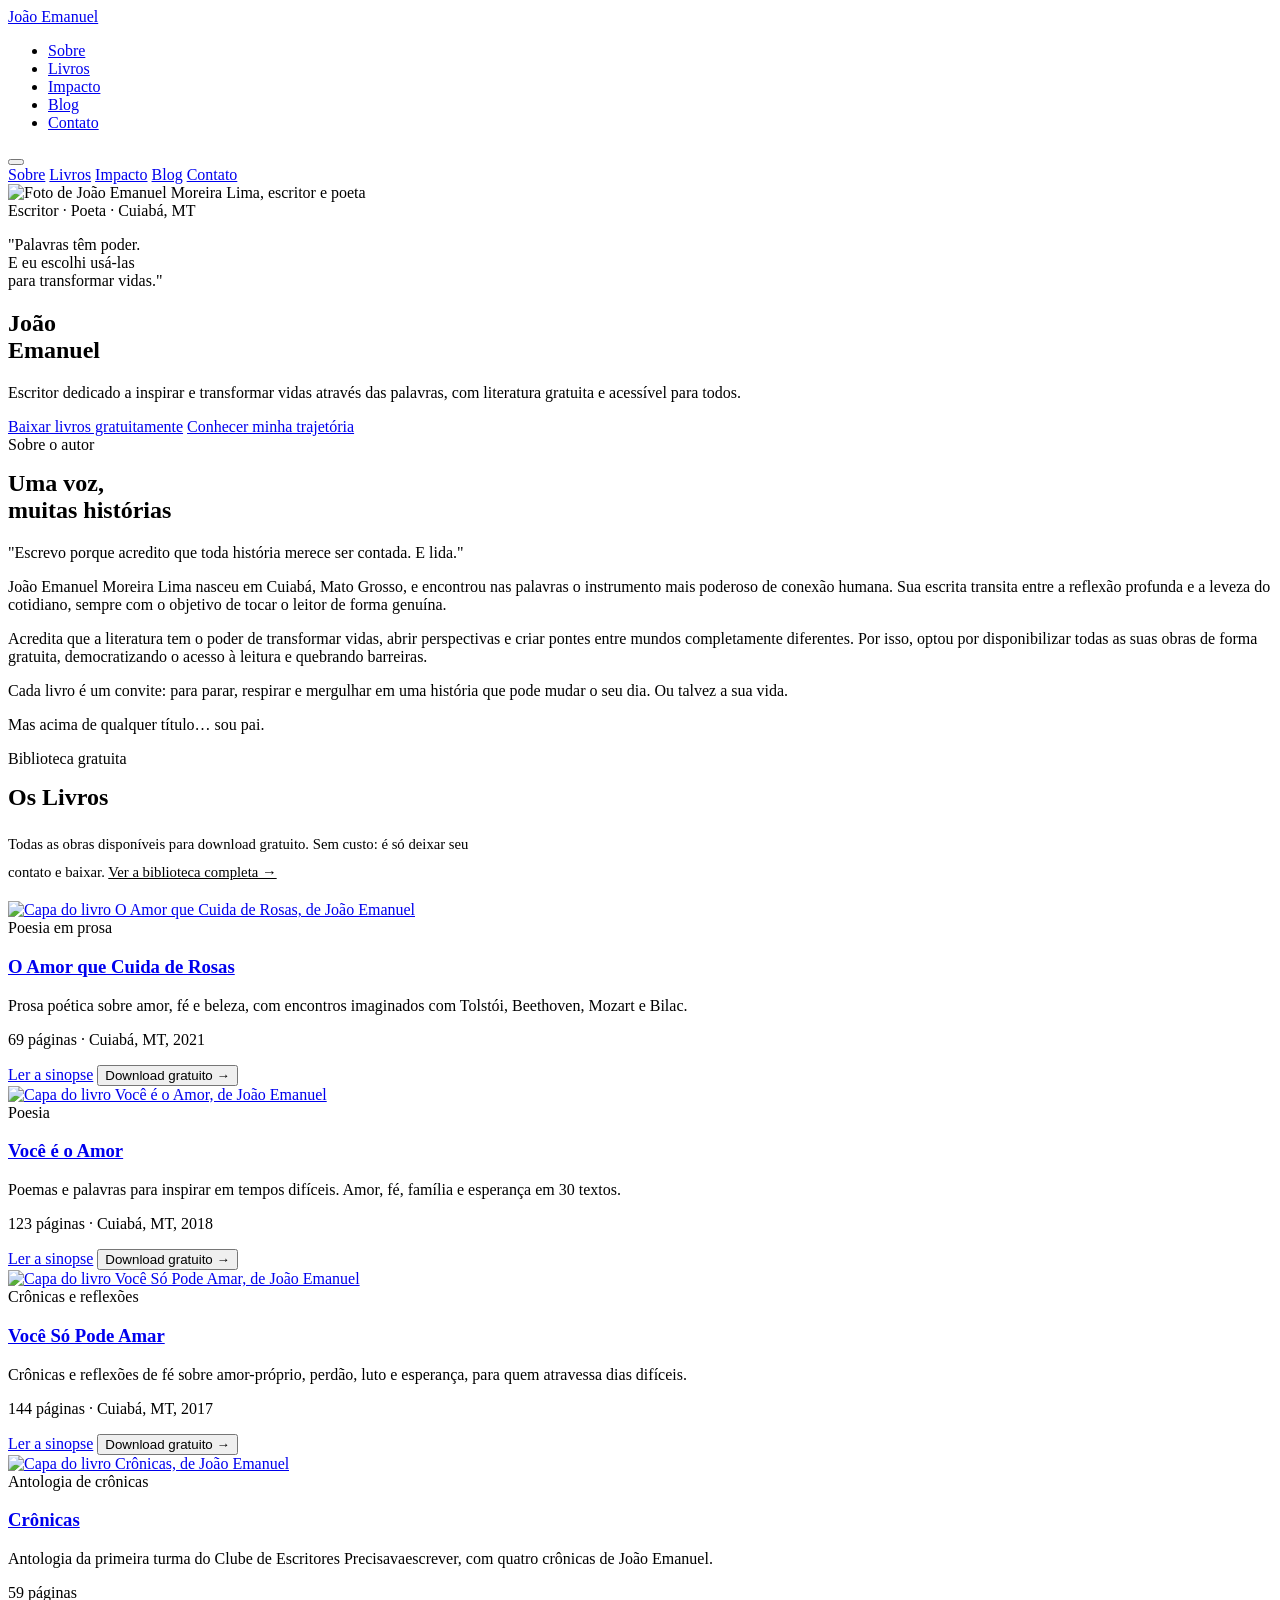
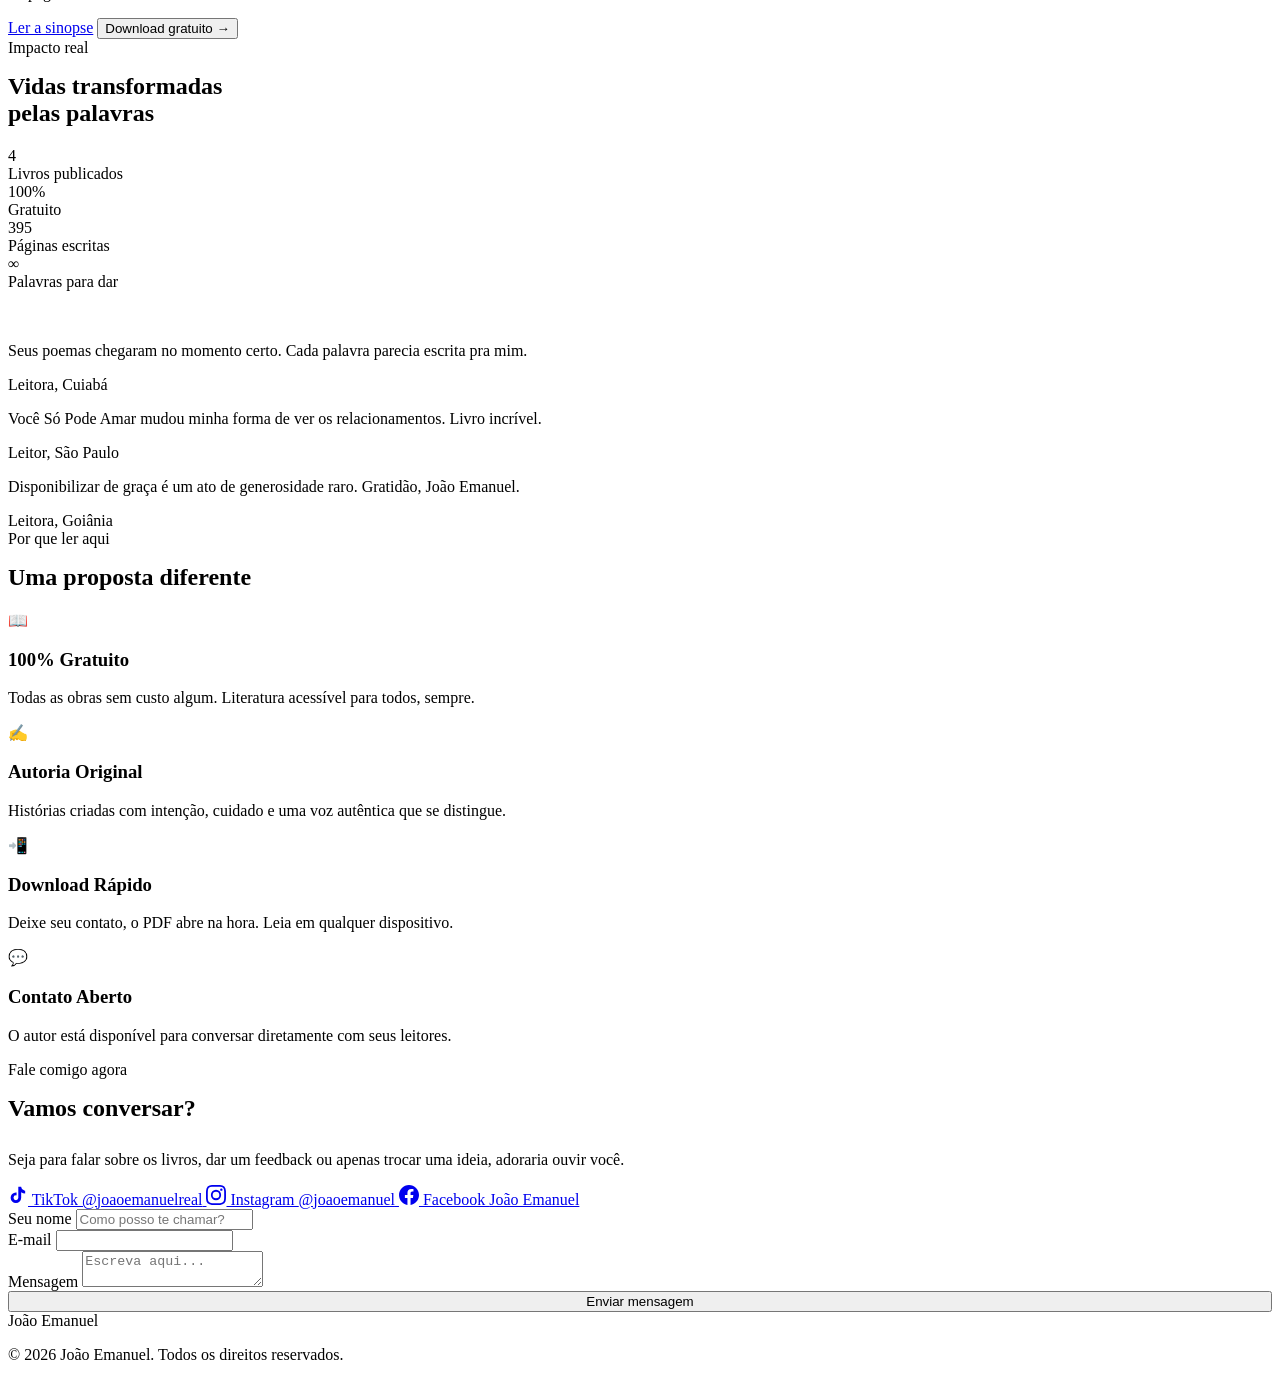
==== commit 54597cb1: "Base do blog: /blog/, posts.json, estilos do artigo e Blog no menu Co-Authored-By: Claude Opus 5.5 <" ====
--- a/JOAOEMANUEL/index.html
+++ b/JOAOEMANUEL/index.html
@@ -53,6 +53,7 @@
       <li><a href="#sobre">Sobre</a></li>
       <li><a href="/livros/">Livros</a></li>
       <li><a href="#depoimentos">Impacto</a></li>
+      <li><a href="/blog/">Blog</a></li>
       <li><a href="#contato">Contato</a></li>
     </ul>
     <button class="hamburger" id="hamburger" aria-label="Abrir menu" aria-expanded="false">
@@ -64,6 +65,7 @@
     <a href="#sobre">Sobre</a>
     <a href="/livros/">Livros</a>
     <a href="#depoimentos">Impacto</a>
+    <a href="/blog/">Blog</a>
     <a href="#contato">Contato</a>
   </nav>
 
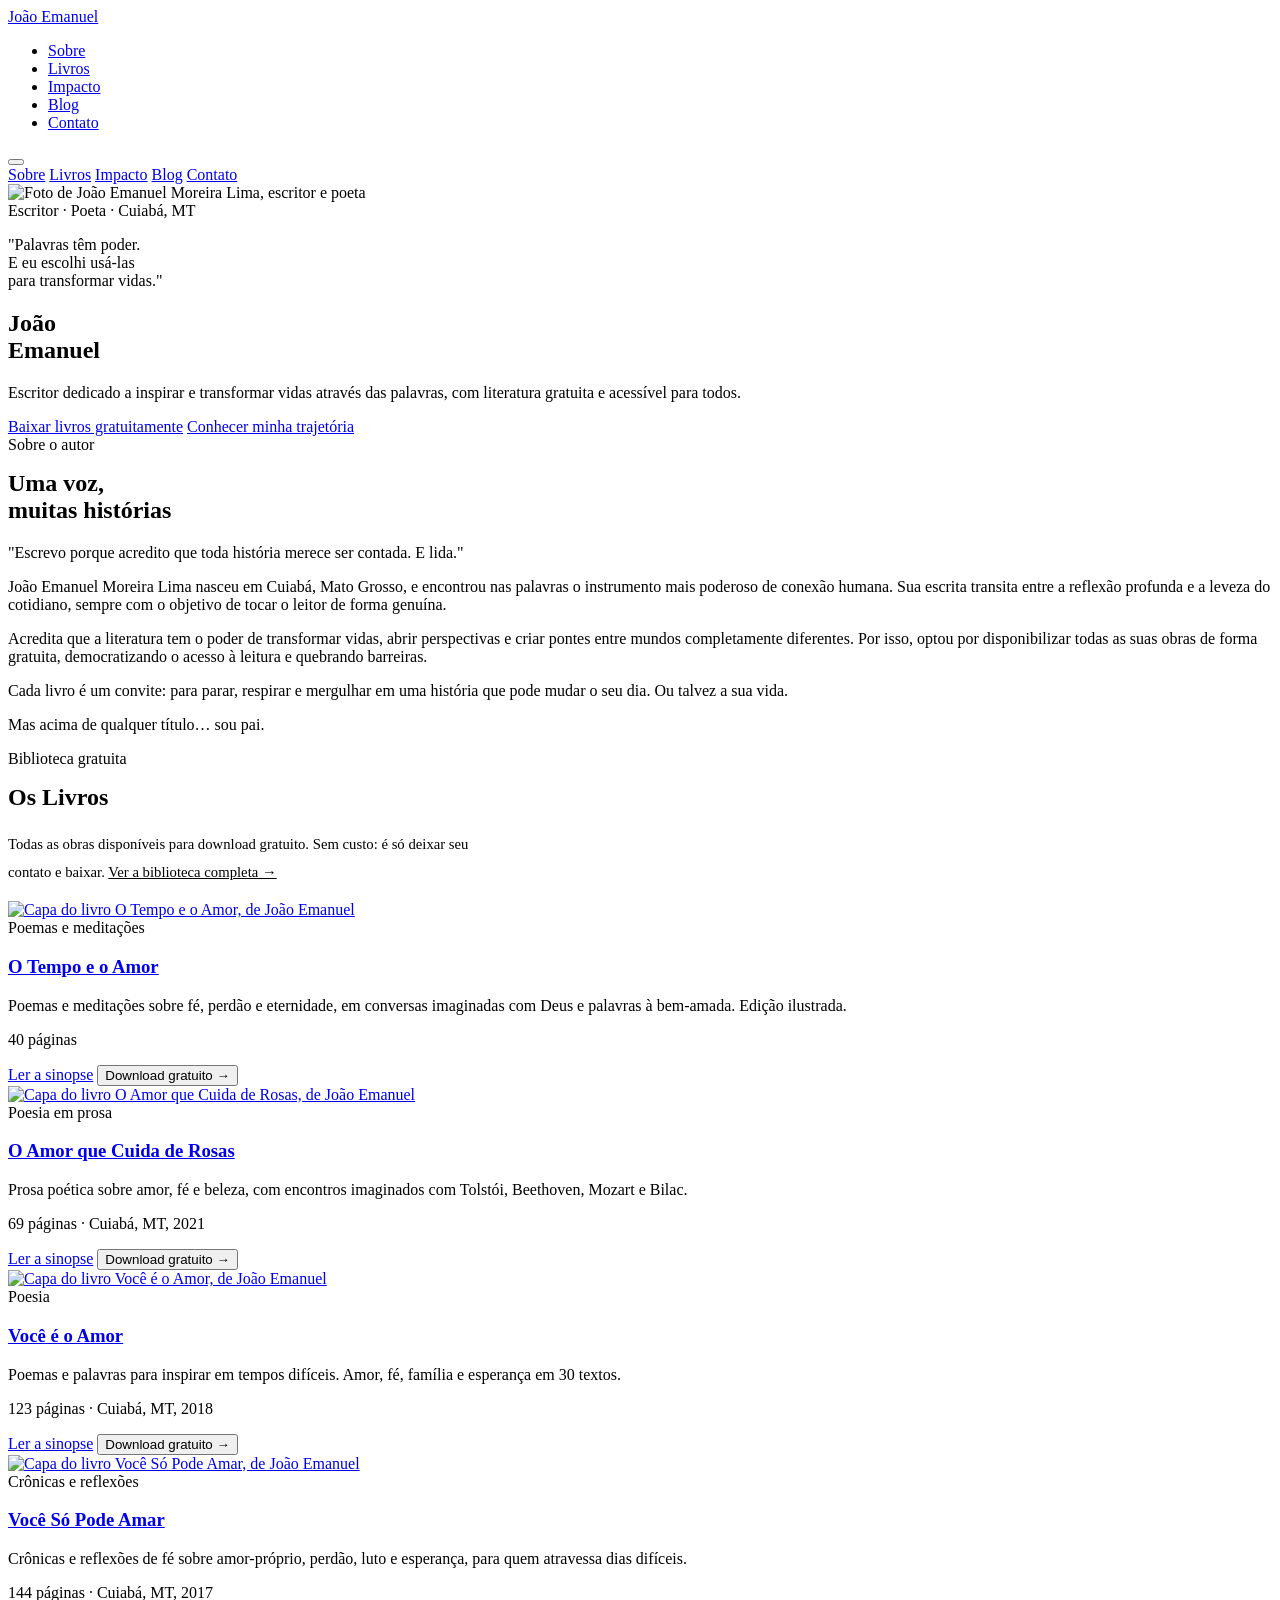
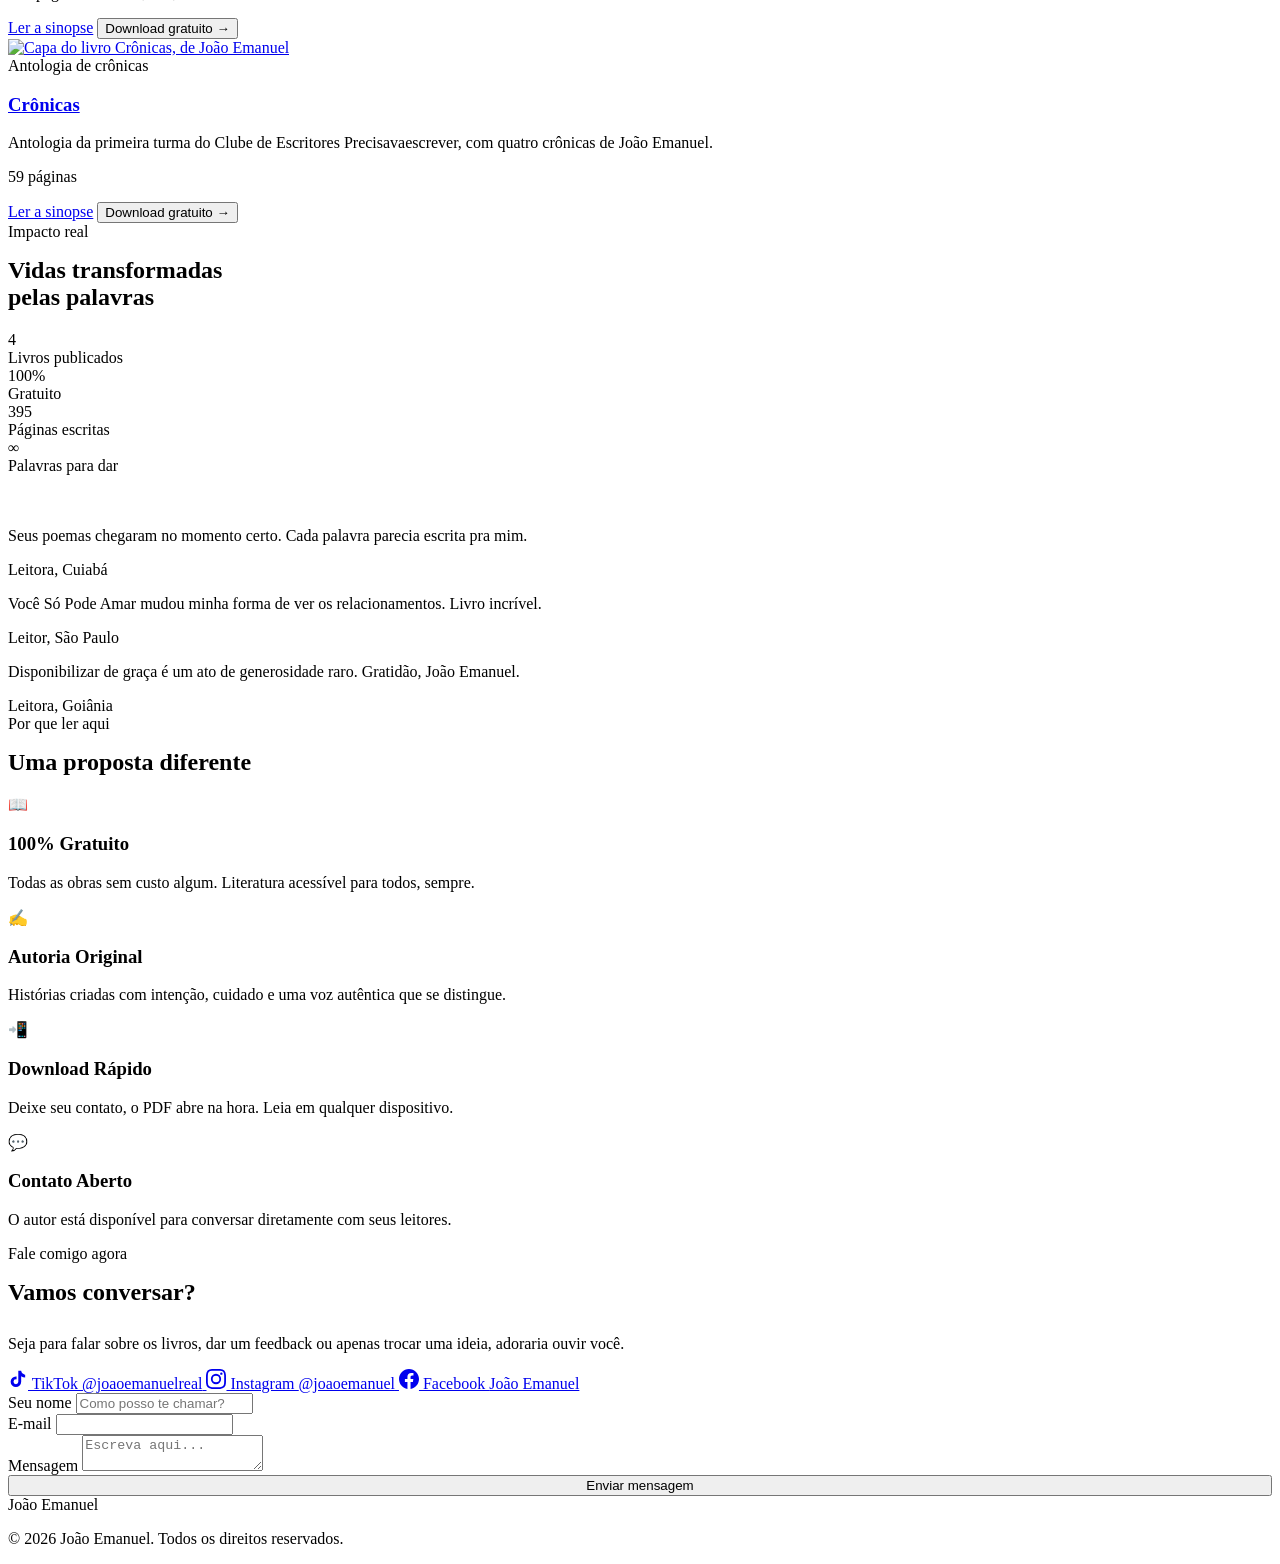
==== commit b4fbc12d: "Livro novo: O Tempo e o Amor (pagina, capa, PDF, cards e sitemap) Co-Authored-By: Claude Opus 5.5 <n" ====
--- a/JOAOEMANUEL/index.html
+++ b/JOAOEMANUEL/index.html
@@ -140,6 +140,22 @@
       <div class="livros-grid">
 
         <div class="livro-card reveal">
+          <a class="livro-cover" href="/livros/o-tempo-e-o-amor/" aria-label="Conhecer O Tempo e o Amor">
+            <img src="/assets/capas/o-tempo-e-o-amor.jpg" alt="Capa do livro O Tempo e o Amor, de João Emanuel" width="720" height="1020" loading="lazy" />
+          </a>
+          <div class="livro-body">
+            <span class="livro-genero">Poemas e meditações</span>
+            <h3 class="livro-titulo"><a href="/livros/o-tempo-e-o-amor/">O Tempo e o Amor</a></h3>
+            <p class="livro-desc">Poemas e meditações sobre fé, perdão e eternidade, em conversas imaginadas com Deus e palavras à bem-amada. Edição ilustrada.</p>
+            <p class="livro-meta">40 páginas</p>
+            <div class="livro-acoes">
+              <a class="livro-btn" href="/livros/o-tempo-e-o-amor/">Ler a sinopse</a>
+              <button type="button" class="livro-btn" data-livro="O Tempo e o Amor" data-aba="o tempo e o amor" data-pdf="/livros/o-tempo-e-o-amor.pdf">Download gratuito →</button>
+            </div>
+          </div>
+        </div>
+
+        <div class="livro-card reveal">
           <a class="livro-cover" href="/livros/o-amor-que-cuida-de-rosas/" aria-label="Conhecer O Amor que Cuida de Rosas">
             <img src="/assets/capas/o-amor-que-cuida-de-rosas.jpg" alt="Capa do livro O Amor que Cuida de Rosas, de João Emanuel" width="720" height="1020" loading="lazy" />
           </a>
